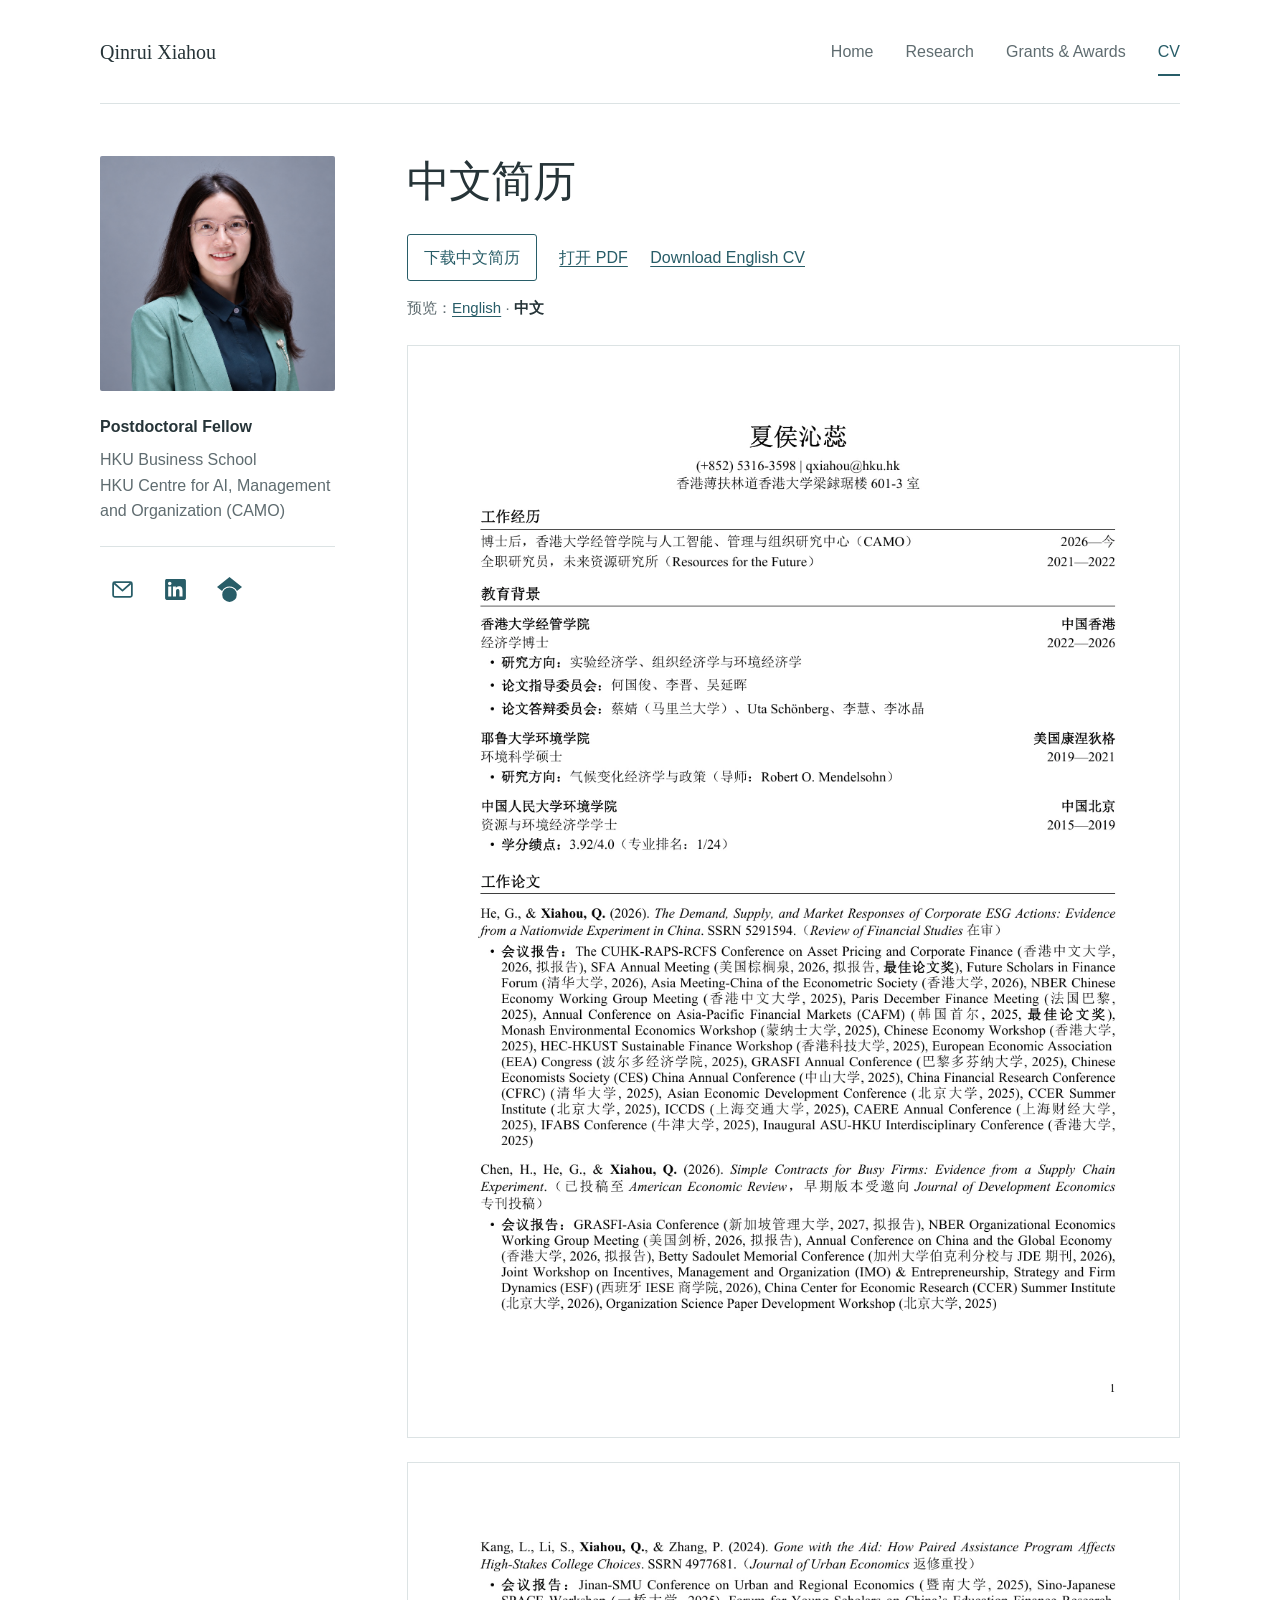
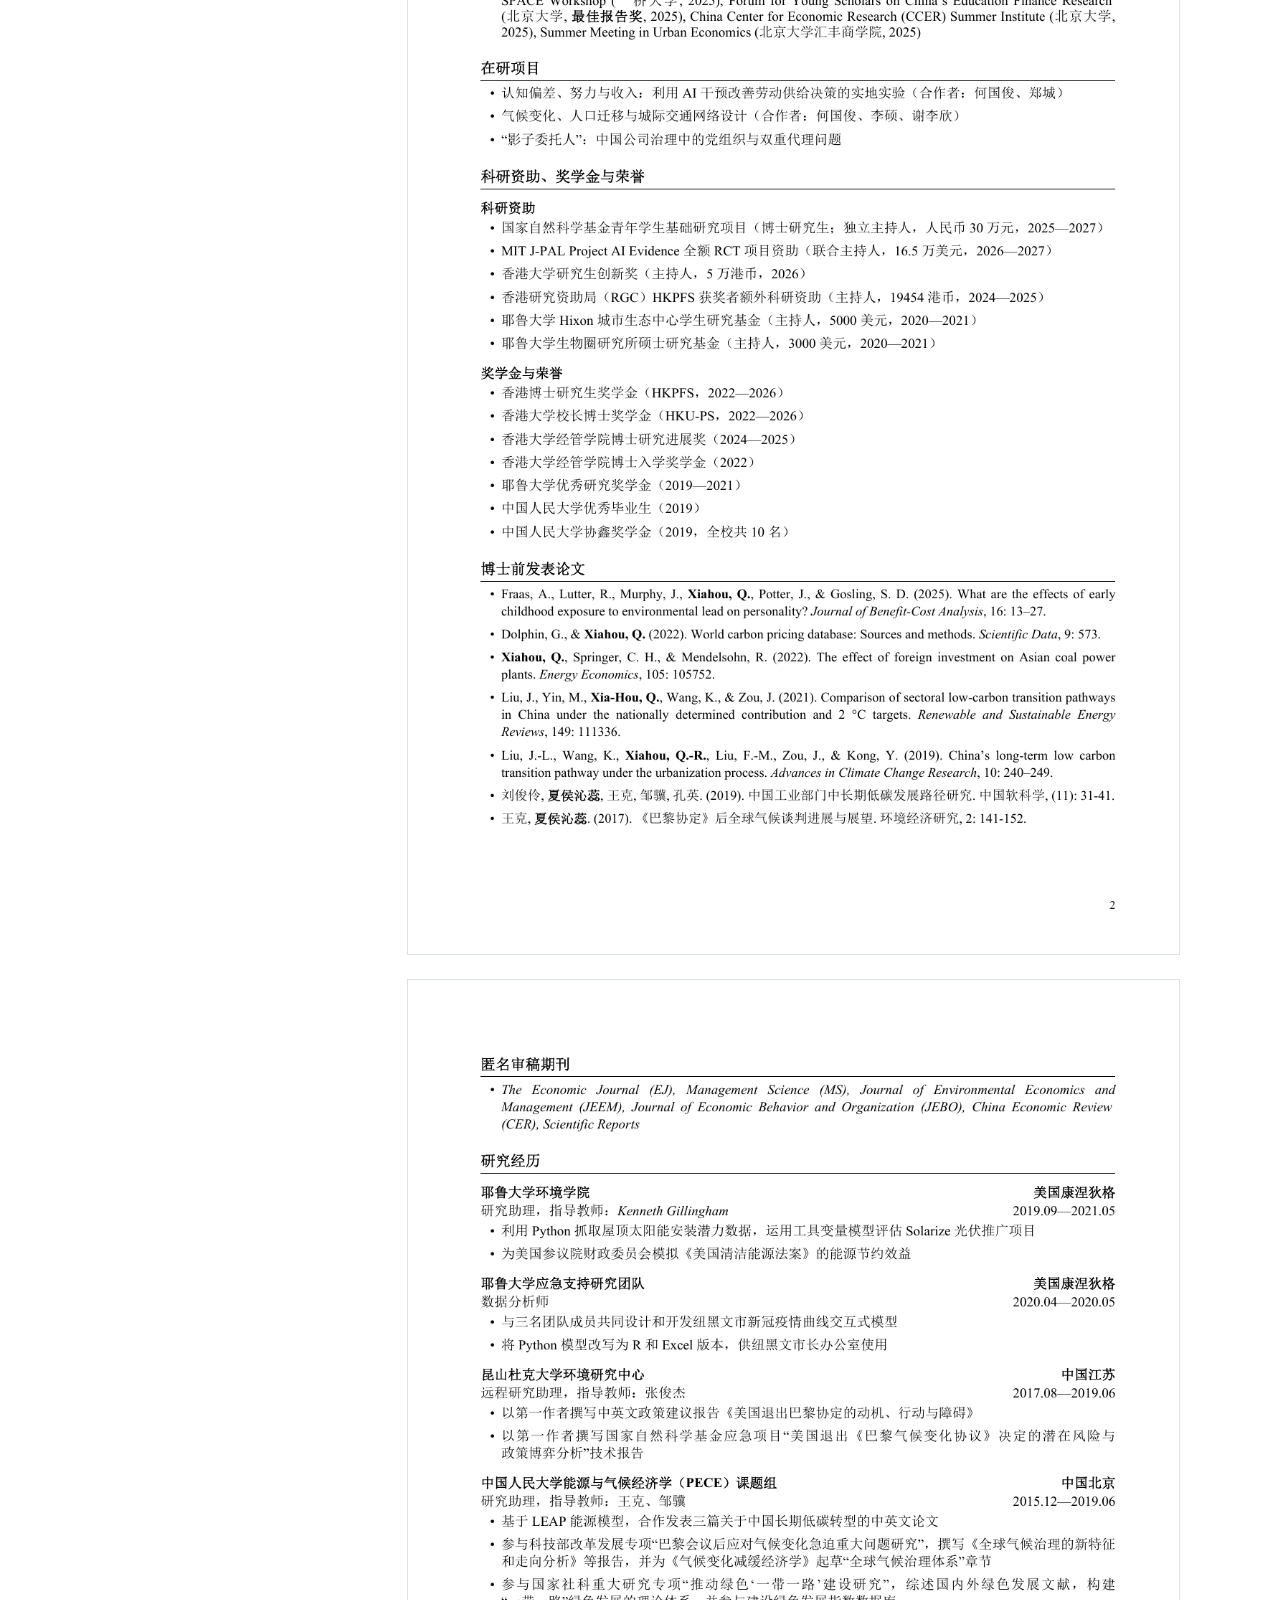
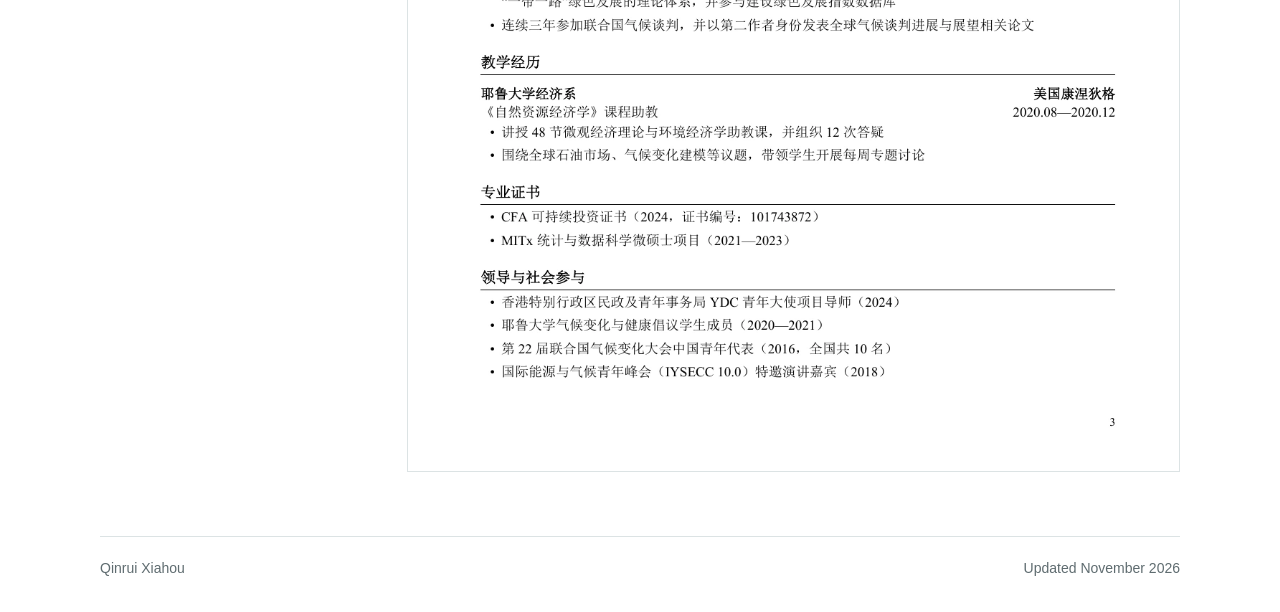
==== cv-zh.html @ 3075d1b9 "Add files via upload" ====
<!doctype html>
<html lang="zh-Hans">
<head>
  <meta charset="utf-8">
  <meta name="viewport" content="width=device-width, initial-scale=1">
  <title>中文简历 | 夏侯沁蕊</title>
  <meta name="description" content="夏侯沁蕊的中文学术简历。香港大学经管学院及人工智能、管理与组织研究中心博士后研究员。">
  <meta name="author" content="Qinrui Xiahou">
  <meta name="theme-color" content="#285d68">
  <meta property="og:type" content="website">
  <meta property="og:title" content="CV | Qinrui Xiahou">
  <meta property="og:description" content="Field experiments in corporate finance and organizational behavior. Research, publications, and curriculum vitae.">
  <link rel="icon" type="image/svg+xml" href="data:image/svg+xml,%3Csvg xmlns='http://www.w3.org/2000/svg' viewBox='0 0 64 64'%3E%3Crect width='64' height='64' rx='8' fill='%23285d68'/%3E%3Ctext x='32' y='44' font-family='Georgia,serif' font-size='40' text-anchor='middle' fill='white'%3EQ%3C/text%3E%3C/svg%3E">
  <link rel="stylesheet" href="assets/style.css">
</head>
<body>
  <a class="skip-link" href="#main">Skip to content</a>
  <header class="site-header">
    <a class="site-name" href="index.html">Qinrui Xiahou</a>
    <nav aria-label="Main navigation">
      <a href="index.html">Home</a>
      <a href="research.html">Research</a>
      <a href="grants.html">Grants &amp; Awards</a>
      <a href="cv.html" aria-current="page">CV</a>
    </nav>
  </header>

  <div class="page-layout">
    <aside class="profile" aria-label="Profile and contact">
      <img class="portrait" src="assets/qinrui-xiahou.jpg" alt="Portrait of Qinrui Xiahou" width="1254" height="1254" fetchpriority="high">
      <p class="position">Postdoctoral Fellow</p>
      <p class="affiliation">HKU Business School<br>HKU Centre for AI, Management and Organization (CAMO)</p>
      <div class="contact-links" aria-label="Contact and academic profiles">
        <a href="mailto:qxiahou@hku.hk" aria-label="Email Qinrui Xiahou" title="Email Qinrui Xiahou">
          <svg viewBox="0 0 24 24" aria-hidden="true" focusable="false"><rect x="3" y="5" width="18" height="14" rx="1.5" fill="none" stroke="currentColor" stroke-width="1.7"/><path d="m4 6 8 7 8-7" fill="none" stroke="currentColor" stroke-width="1.7" stroke-linejoin="round"/></svg>
        </a>
        <a href="https://www.linkedin.com/in/qinrui-xiahou-13a211110/" aria-label="Qinrui Xiahou on LinkedIn" title="LinkedIn">
          <svg viewBox="0 0 24 24" aria-hidden="true" focusable="false"><path fill="currentColor" d="M20.45 2H3.55C2.69 2 2 2.68 2 3.52v16.96C2 21.32 2.69 22 3.55 22h16.9c.86 0 1.55-.68 1.55-1.52V3.52c0-.84-.69-1.52-1.55-1.52ZM7.93 18.74H4.98V9.2h2.95v9.54ZM6.46 7.9a1.71 1.71 0 1 1 0-3.42 1.71 1.71 0 0 1 0 3.42Zm12.28 10.84h-2.95V14.1c0-1.1-.02-2.52-1.53-2.52-1.54 0-1.77 1.2-1.77 2.44v4.72H9.54V9.2h2.83v1.3h.04c.4-.76 1.36-1.55 2.8-1.55 3 0 3.53 1.97 3.53 4.52v5.27Z"/></svg>
        </a>
        <a href="https://scholar.google.com/citations?user=mq3FX5wAAAAJ&amp;hl=en" aria-label="Qinrui Xiahou on Google Scholar" title="Google Scholar">
          <svg viewBox="0 0 24 24" aria-hidden="true" focusable="false"><path fill="currentColor" d="M12 24a7 7 0 1 1 0-14 7 7 0 0 1 0 14ZM12 0 0 9.5l4.838 3.94A8 8 0 0 1 12 9a8 8 0 0 1 7.162 4.44L24 9.5Z"/></svg>
        </a>
      </div>
    </aside>

    <main id="main" class="cv-content">
      <h1>中文简历</h1>
      <div class="cv-actions">
        <a class="download-link" href="assets/Qinrui-Xiahou-CV-zh.pdf" download="Qinrui-Xiahou-CV-zh.pdf">下载中文简历</a>
        <a href="assets/Qinrui-Xiahou-CV-zh.pdf">打开 PDF</a>
        <a href="assets/Qinrui-Xiahou-CV.pdf" download="Qinrui-Xiahou-CV.pdf">Download English CV</a>
      </div>
      <p class="cv-language" aria-label="简历语言">预览：<a href="cv.html" lang="en">English</a> <span aria-hidden="true">·</span> <a href="cv-zh.html" aria-current="page">中文</a></p>
      <div class="cv-pages" aria-label="中文简历预览">
        <div class="cv-page">
          <a class="cv-page-preview" href="assets/Qinrui-Xiahou-CV-zh.pdf#page=1"><img src="assets/cv-zh-page-1.webp" width="1075" height="1521" alt="中文简历第 1 页：任职经历、教育背景及工作论文。打开 PDF 查看完整文字及链接。"></a>
          <a class="cv-hotspot" href="mailto:qxiahou@hku.hk" style="left:51.598602%;top:10.167237%;width:5.714725%;height:1.505131%" aria-label="发送邮件至 qxiahou@hku.hk"></a>
          <a class="cv-hotspot" href="mailto:qxiahou@hku.hk" style="left:57.313327%;top:10.167237%;width:1.633525%;height:1.505131%" aria-label="发送邮件至 qxiahou@hku.hk"></a>
          <a class="cv-hotspot" href="mailto:qxiahou@hku.hk" style="left:58.946852%;top:10.167237%;width:2.660754%;height:1.505131%" aria-label="发送邮件至 qxiahou@hku.hk"></a>
          <a class="cv-hotspot" href="mailto:qxiahou@hku.hk" style="left:61.607606%;top:10.167237%;width:0.443459%;height:1.505131%" aria-label="发送邮件至 qxiahou@hku.hk"></a>
          <a class="cv-hotspot" href="mailto:qxiahou@hku.hk" style="left:62.051065%;top:10.167237%;width:1.773836%;height:1.505131%" aria-label="发送邮件至 qxiahou@hku.hk"></a>
          <a class="cv-hotspot" href="https://www.guojunhe.com/" style="left:26.289055%;top:30.534398%;width:5.321508%;height:1.316990%" aria-label="何国俊：个人网站"></a>
          <a class="cv-hotspot" href="https://www.jin-li.org/" style="left:33.384398%;top:30.534398%;width:3.547672%;height:1.316990%" aria-label="李晋：个人网站"></a>
          <a class="cv-hotspot" href="https://www.yanhuiwu.com/" style="left:38.705906%;top:30.534398%;width:5.321508%;height:1.316990%" aria-label="吴延晖：个人网站"></a>
          <a class="cv-hotspot" href="https://sites.google.com/site/caijing516/" style="left:26.289055%;top:32.658115%;width:3.547672%;height:1.316990%" aria-label="蔡婧：个人网站"></a>
          <a class="cv-hotspot" href="https://www.utaschoenberg.com/" style="left:44.027414%;top:32.658115%;width:10.591043%;height:1.316990%" aria-label="Uta Schönberg：个人网站"></a>
          <a class="cv-hotspot" href="https://sites.google.com/view/huilicatherine/home" style="left:56.392293%;top:32.658115%;width:3.547672%;height:1.316990%" aria-label="李慧：个人网站"></a>
          <a class="cv-hotspot" href="https://sites.google.com/site/bingjingliecon/" style="left:61.713801%;top:32.658115%;width:5.321508%;height:1.316990%" aria-label="李冰晶：个人网站"></a>
          <a class="cv-hotspot" href="https://environment.yale.edu/directory/faculty/robert-mendelsohn" style="left:45.801250%;top:38.891486%;width:16.208778%;height:1.316990%" aria-label="Robert O. Mendelsohn：教师主页"></a>
          <a class="cv-hotspot" href="https://papers.ssrn.com/sol3/papers.cfm?abstract_id=5291594" style="left:31.952043%;top:51.405739%;width:59.823809%;height:1.316990%" aria-label="The Demand, Supply, and Market Responses of Corporate ESG Actions: Evidence from a Nationwide Experiment in China (SSRN)"></a>
          <a class="cv-hotspot" href="https://papers.ssrn.com/sol3/papers.cfm?abstract_id=5291594" style="left:9.433582%;top:52.985462%;width:28.527750%;height:1.316990%" aria-label="The Demand, Supply, and Market Responses of Corporate ESG Actions: Evidence from a Nationwide Experiment in China (SSRN)"></a>
        </div>
        <div class="cv-page">
          <a class="cv-page-preview" href="assets/Qinrui-Xiahou-CV-zh.pdf#page=2"><img src="assets/cv-zh-page-2.webp" width="1075" height="1521" loading="lazy" alt="中文简历第 2 页：工作论文、在研项目、科研资助及博士前发表论文。打开 PDF 查看完整文字及链接。"></a>
          <a class="cv-hotspot" href="https://papers.ssrn.com/sol3/papers.cfm?abstract_id=4977681" style="left:47.429718%;top:7.054732%;width:44.346133%;height:1.316990%" aria-label="Gone with the Aid: How Paired Assistance Program Affects High-Stakes College Choices (SSRN)"></a>
          <a class="cv-hotspot" href="https://papers.ssrn.com/sol3/papers.cfm?abstract_id=4977681" style="left:9.433582%;top:8.634455%;width:20.788870%;height:1.316990%" aria-label="Gone with the Aid: How Paired Assistance Program Affects High-Stakes College Choices (SSRN)"></a>
          <a class="cv-hotspot" href="https://www.guojunhe.com/" style="left:73.393587%;top:20.504941%;width:5.321508%;height:1.316990%" aria-label="何国俊：个人网站"></a>
          <a class="cv-hotspot" href="https://www.guojunhe.com/" style="left:52.896593%;top:22.628658%;width:5.321508%;height:1.316990%" aria-label="何国俊：个人网站"></a>
        </div>
        <div class="cv-page">
          <a class="cv-page-preview" href="assets/Qinrui-Xiahou-CV-zh.pdf#page=3"><img src="assets/cv-zh-page-3.webp" width="1075" height="1521" loading="lazy" alt="中文简历第 3 页：匿名审稿、研究经历、教学经历、专业证书及领导经历。打开 PDF 查看完整文字及链接。"></a>
          <a class="cv-hotspot" href="https://resources.environment.yale.edu/gillingham/" style="left:27.171941%;top:20.355853%;width:5.911342%;height:1.505131%" aria-label="Kenneth Gillingham：个人网站"></a>
          <a class="cv-hotspot" href="https://resources.environment.yale.edu/gillingham/" style="left:33.526742%;top:20.355853%;width:8.080998%;height:1.505131%" aria-label="Kenneth Gillingham：个人网站"></a>
          <a class="cv-hotspot" href="https://sites.nicholas.duke.edu/junjiezhang/" style="left:30.719613%;top:37.070030%;width:1.773836%;height:1.505131%" aria-label="张俊杰：个人网站"></a>
          <a class="cv-hotspot" href="https://sites.nicholas.duke.edu/junjiezhang/" style="left:32.493449%;top:37.070030%;width:1.773836%;height:1.505131%" aria-label="张俊杰：个人网站"></a>
          <a class="cv-hotspot" href="https://sites.nicholas.duke.edu/junjiezhang/" style="left:34.267285%;top:37.070030%;width:1.773836%;height:1.505131%" aria-label="张俊杰：个人网站"></a>
          <a class="cv-hotspot" href="https://see.ruc.edu.cn/jszy/wk/" style="left:27.171941%;top:47.006842%;width:1.773836%;height:1.505131%" aria-label="王克：教师主页"></a>
          <a class="cv-hotspot" href="https://see.ruc.edu.cn/jszy/wk/" style="left:28.945777%;top:47.006842%;width:1.773836%;height:1.505131%" aria-label="王克：教师主页"></a>
          <a class="cv-hotspot" href="https://see.ruc.edu.cn/jszy/zj/index.htm" style="left:32.493449%;top:47.006842%;width:1.773836%;height:1.505131%" aria-label="邹骥：教师主页"></a>
          <a class="cv-hotspot" href="https://see.ruc.edu.cn/jszy/zj/index.htm" style="left:34.267285%;top:47.006842%;width:1.773836%;height:1.505131%" aria-label="邹骥：教师主页"></a>
        </div>
      </div>
    </main>
  </div>
  <footer class="site-footer"><span>Qinrui Xiahou</span><span>Updated November 2026</span></footer>
</body>
</html>
---- assets/style.css ----
/* Change the accent colour and typography here. No build step is required. */
:root {
  --ink: #263438;
  --muted: #5f6c70;
  --accent: #285d68;
  --accent-dark: #123e49;
  --award-accent: #1f5263;
  --reference-accent: var(--muted);
  --line: #dce3e4;
  --paper: #ffffff;
  --serif: Georgia, "Times New Roman", serif;
  --sans: -apple-system, BlinkMacSystemFont, "Segoe UI", Arial, sans-serif;
}
* { box-sizing: border-box; }
html { scroll-behavior: smooth; scroll-padding-top: 2rem; }
body { margin: 0; background: var(--paper); color: var(--ink); font-family: var(--sans); font-size: 1rem; line-height: 1.7; -webkit-text-size-adjust: 100%; }
a { color: var(--accent); text-decoration-thickness: 1px; text-underline-offset: .2em; }
a:hover { color: var(--accent-dark); text-decoration: underline; }
a:focus-visible { outline: 2px solid var(--accent); outline-offset: 5px; border-radius: 1px; }
.skip-link { position: absolute; left: 1rem; top: -6rem; z-index: 10; padding: .6rem 1rem; background: white; border: 1px solid var(--accent); }
.skip-link:focus { top: .5rem; }
.site-header, .page-layout, .site-footer { width: min(1080px, calc(100% - 5rem)); margin-inline: auto; }
.site-header { min-height: 104px; display: flex; align-items: center; justify-content: space-between; gap: 2rem; border-bottom: 1px solid var(--line); }
.site-name { font-family: var(--serif); font-size: 1.25rem; color: var(--ink); text-decoration: none; }
.site-header nav { display: flex; flex-wrap: wrap; column-gap: 2rem; align-items: center; }
.site-header nav a { padding-block: .55rem; text-decoration: none; color: var(--muted); }
.site-header nav a[aria-current="page"] { color: var(--accent); box-shadow: 0 2px 0 var(--accent); }
.site-header nav a:hover { color: var(--accent-dark); }
.file-label { font-size: .75rem; letter-spacing: .03em; margin-left: .16rem; }
.page-layout { display: grid; grid-template-columns: 235px minmax(0, 1fr); column-gap: 72px; padding-block: 52px 64px; align-items: start; }
.profile { position: sticky; top: 2.2rem; }
.portrait { display: block; width: 235px; height: auto; aspect-ratio: 1 / 1; max-width: 100%; object-fit: cover; border-radius: 2px; }
.position { font-size: 1rem; font-weight: 600; line-height: 1.55; margin: 1.5rem 0 .45rem; }
.affiliation { margin: 0; color: var(--muted); font-size: 1rem; line-height: 1.6; }
.contact-links { display: flex; flex-direction: column; align-items: flex-start; gap: .42rem; border-top: 1px solid var(--line); margin-top: 1.4rem; padding-top: 1.25rem; }
.contact-links a { font-size: .9375rem; text-decoration: none; overflow-wrap: anywhere; }
.contact-links a:hover { text-decoration: underline; }
h1, h2, h3, p { margin-top: 0; }
h1 { font-family: var(--serif); font-weight: 400; font-size: 2.7rem; letter-spacing: -.025em; line-height: 1.2; margin-bottom: 1.65rem; }
.chinese-name { display: inline-block; margin-left: .65rem; font-family: "Songti SC", "SimSun", serif; font-size: 1.23rem; font-weight: 400; letter-spacing: .1em; color: var(--muted); vertical-align: middle; }
.bio { font-size: 1.0625rem; line-height: 1.85; }
.bio p { margin-bottom: 1.2rem; }
h2 { font-family: var(--serif); font-size: 1.55rem; font-weight: 400; line-height: 1.35; margin-bottom: 1rem; }
.home-section { margin-top: 2.25rem; }
.home-section p { margin-bottom: .55rem; }
.text-link { display: inline-block; margin-top: .18rem; font-size: 1rem; }
.education-list { margin: 0; }
.education-list > div { margin-top: .85rem; }
.education-list dt { font-weight: 600; }
.education-list dd { margin: 0; display: flex; justify-content: space-between; align-items: baseline; gap: 1rem; color: var(--muted); }
.year { flex-shrink: 0; font-variant-numeric: tabular-nums; }
.label { font-weight: 600; }
.service { color: var(--muted); }
.service .label { color: var(--ink); }
.section-nav { display: flex; flex-wrap: wrap; column-gap: 1.4rem; row-gap: .45rem; padding-bottom: 1.4rem; margin-top: -.25rem; border-bottom: 1px solid var(--line); }
.section-nav a { font-size: .9375rem; text-decoration: none; }
.section-nav a:hover { text-decoration: underline; }
.research-section { padding-top: 2.2rem; }
.research-section + .research-section { border-top: 1px solid var(--line); margin-top: 2.4rem; }
.research-section > h2 { margin-bottom: 1.7rem; }
.paper { margin-bottom: 2rem; }
.paper:last-child { margin-bottom: 0; }
.paper h3 { font-family: var(--serif); font-size: 1.2rem; font-weight: 400; line-height: 1.5; margin-bottom: .45rem; }
.paper h3 a { text-decoration: none; }
.paper h3 a:hover { text-decoration: underline; }
.paper p { margin-bottom: .35rem; line-height: 1.65; }
.authors { color: var(--muted); }
.paper-status { color: #000; }
.paper-status em { font-weight: 400; }
.paper-note { color: var(--award-accent); }
.paper-note, .paper-link { font-size: .9375rem; }
.paper-link { display: inline-block; margin-top: .2rem; }
.compact { margin-bottom: 1.5rem; }
.publication { margin-bottom: 1.7rem; }
.journal { color: var(--ink); }
.language-note { color: var(--muted); }
.research-end { margin: 2.6rem 0 0; padding-top: 1.4rem; border-top: 1px solid var(--line); color: var(--muted); font-size: .9375rem; }
.site-footer { display: flex; justify-content: space-between; flex-wrap: wrap; gap: .5rem 1rem; padding-block: 1.25rem 2rem; border-top: 1px solid var(--line); color: var(--muted); font-size: .875rem; }
.site-footer a { text-decoration: none; }
@media (min-width: 1440px) { .site-header, .page-layout, .site-footer { width: 1120px; } .page-layout { column-gap: 82px; } }
@media (max-width: 900px) { .site-header, .page-layout, .site-footer { width: calc(100% - 3rem); } .page-layout { grid-template-columns: 205px minmax(0, 1fr); column-gap: 40px; } .portrait { width: 205px; height: auto; } h1 { font-size: 2.3rem; } .chinese-name { margin-left: .4rem; font-size: 1.1rem; } }
@media (max-width: 680px) {
  .site-header, .page-layout, .site-footer { width: calc(100% - 2.5rem); }
  .site-header { min-height: 86px; gap: 1rem; flex-wrap: wrap; padding-block: 1rem; }
  .site-name { font-size: 1.15rem; }
  .site-header nav { column-gap: 1.05rem; }
  .site-header nav a { font-size: .9375rem; }
  .page-layout { display: flex; flex-direction: column; gap: 2rem; padding-block: 28px 40px; }
  .profile { position: static; width: 100%; display: grid; grid-template-columns: 105px minmax(0, 1fr); column-gap: 1.25rem; align-items: start; }
  .portrait { width: 105px; height: auto; grid-row: 1 / 3; }
  .position { margin: 0 0 .35rem; font-size: .9375rem; }
  .affiliation { font-size: .9375rem; line-height: 1.5; }
  .contact-links { grid-column: 1 / -1; flex-direction: row; flex-wrap: wrap; column-gap: 1.2rem; row-gap: .3rem; padding-top: .85rem; margin-top: 1rem; }
  .contact-links a { font-size: .875rem; }
  main { width: 100%; }
  h1 { font-size: 2.25rem; margin-bottom: 1.3rem; }
  .chinese-name { font-size: 1.05rem; }
  .bio { font-size: 1rem; line-height: 1.8; }
  .home-section { margin-top: 1.85rem; }
  .section-nav { column-gap: 1rem; }
  .research-section { padding-top: 1.8rem; }
  .paper h3 { font-size: 1.18rem; }
}
@media (max-width: 370px) { .site-header { gap: .25rem; } .site-name { flex-basis: 100%; } .profile { grid-template-columns: 86px minmax(0, 1fr); gap: .8rem; } .portrait { width: 86px; } .chinese-name { margin-left: 0; } }
@media (prefers-reduced-motion: reduce) { html { scroll-behavior: auto; } }
@media print {
  body { color: #000; font-size: 10pt; line-height: 1.5; }
  .site-header, .profile, .section-nav, .site-footer, .skip-link { display: none; }
  .page-layout { display: block; width: 100%; padding: 0; }
  a { color: #000; text-decoration: none; }
  h1 { font-size: 24pt; } h2 { font-size: 16pt; } .paper h3 { font-size: 12pt; }
  .paper { break-inside: avoid; } h2, h3 { break-after: avoid; }
}

/* Academic profiles, paper details, funding, and the dedicated CV page. */
.contact-links { flex-direction: row; align-items: center; gap: .6rem; }
.contact-links a { display: inline-flex; width: 44px; height: 44px; align-items: center; justify-content: center; border-radius: 4px; }
.contact-links a:hover { background: #eef4f4; }
.contact-links svg { width: 25px; height: 25px; }
.presentations { margin-top: .7rem; font-size: .9375rem; color: var(--muted); }
.presentations summary { cursor: pointer; color: var(--accent); width: fit-content; padding-block: .25rem; }
.presentations summary:hover { text-decoration: underline; text-underline-offset: .2em; }
.presentations summary:focus-visible { outline: 2px solid var(--accent); outline-offset: 4px; }
.presentations[open] { padding-bottom: .3rem; }
.presentations h4 { margin: .8rem 0 .3rem; font-size: .9375rem; color: var(--ink); }
.presentations ul { margin: 0; padding-left: 1.25rem; }
.presentations li { padding-left: .15rem; margin-bottom: .3rem; }
.citation { line-height: 1.8; }
.citation a { text-decoration: none; }
.citation a:hover { text-decoration: underline; }
.funding-subheading { font-size: 1rem; font-weight: 600; margin: 1.5rem 0 1rem; }
.funding-list { list-style: none; margin: 0; padding: 0; }
.funding-list li { margin-bottom: 1.1rem; }
.funding-title, .funding-meta { display: block; }
.funding-meta { color: var(--muted); font-size: .9375rem; margin-top: .15rem; }
.cv-actions { display: flex; align-items: center; gap: 1.4rem; margin-bottom: 1.7rem; }
.download-link { display: inline-block; padding: .55rem 1rem; border: 1px solid var(--accent); border-radius: 3px; text-decoration: none; }
.download-link:hover { background: #eef4f4; text-decoration: none; }
.cv-pages { display: grid; gap: 1.5rem; }
.cv-pages a { display: block; }
.cv-pages img { display: block; width: 100%; height: auto; border: 1px solid var(--line); }
@media (max-width: 680px) { .contact-links { gap: .6rem; } }
@media print { .cv-actions { display: none; } .presentations > * { display: block !important; } }

/* Compact homepage conference updates. */
.home-cv-link { margin-top: 0; }
.upcoming { margin-top: 1.7rem; padding-top: 1.1rem; border-top: 1px solid var(--line); }
.upcoming-heading { display: flex; align-items: baseline; gap: .8rem; margin-bottom: .5rem; }
.upcoming h2 { font-size: 1.25rem; margin: 0; }
.upcoming-heading > span { font-size: .875rem; color: var(--muted); }
.upcoming ul { padding-left: 1.15rem; margin: 0; font-size: .9375rem; line-height: 1.6; }
.upcoming li { margin: .2rem 0; padding-left: .1rem; }
.upcoming li span { color: var(--muted); }

/* Discreet research notes and the standalone funding page. */
.authorship-note { margin: 1rem 0 0; color: var(--muted); font-size: .875rem; line-height: 1.65; }
.funding-content > .funding-subheading:first-child { margin-top: 0; }
.site-header nav a { white-space: nowrap; }

/* Balance the four research navigation links across two columns. */
.section-nav { display: grid; grid-template-columns: repeat(2, minmax(0, 1fr)); column-gap: 1.4rem; row-gap: .45rem; }
.research-end strong { color: var(--ink); font-style: normal; }
@media (max-width: 370px) { .section-nav { grid-template-columns: 1fr; } }

/* Official sources retain the surrounding typography; coverage stays secondary. */
.funding-title a, .funding-title a:visited, .upcoming li > a, .upcoming li > a:visited { color: inherit; font: inherit; text-decoration: none; }
.funding-title a:hover, .upcoming li > a:hover { text-decoration: underline; }
.paper .coverage-links { margin: .3rem 0 .35rem; padding-left: 1.15rem; color: var(--reference-accent); font-size: .875rem; line-height: 1.65; }
.coverage-links li + li { margin-top: .15rem; }
.coverage-links a, .coverage-links a:visited { color: inherit; text-decoration: none; }
.coverage-links a:hover { text-decoration: underline; }

/* Biographies expand below a single row of quiet text controls. */
.bio-tools { display: flex; flex-wrap: wrap; align-items: baseline; column-gap: 1.5rem; row-gap: .45rem; margin-top: .2rem; }
.bio-tools > a, .bio-toggle { color: var(--accent); font: inherit; font-size: 1rem; text-decoration: none; }
.bio-tools > a:hover, .bio-toggle:hover { color: var(--accent-dark); text-decoration: underline; text-underline-offset: .2em; }
.bio-toggle { appearance: none; border: 0; background: transparent; padding: 0; cursor: pointer; line-height: inherit; }
.bio-toggle::before { content: "▸"; display: inline-block; width: 1em; text-align: left; }
.bio-toggle[aria-expanded="true"]::before { content: "▾"; }
.bio-toggle:focus-visible { outline: 2px solid var(--accent); outline-offset: 5px; }
.bio-panel { margin-top: 1.25rem; }
.bio-panel h2 { font-size: 1.15rem; margin-bottom: .6rem; }
.bio-panel p:last-child { margin-bottom: 0; }
.chinese-bio { font-family: -apple-system, BlinkMacSystemFont, "Segoe UI", "Microsoft YaHei", "PingFang SC", sans-serif; line-height: 1.95; word-break: normal; overflow-wrap: break-word; }
[hidden] { display: none !important; }
.cv-actions { flex-wrap: wrap; row-gap: .7rem; }
.cv-language { color: var(--muted); font-size: .9375rem; margin: -.8rem 0 1.5rem; }
.cv-language a { white-space: nowrap; }
.cv-language [aria-current="page"] { color: var(--ink); font-weight: 600; text-decoration: none; }
.cv-page { position: relative; }
.cv-page > .cv-hotspot { position: absolute; z-index: 1; color: inherit; font: inherit; text-decoration: none; }
.cv-page > .cv-hotspot:hover { color: inherit; text-decoration: none; }
.cv-page > .cv-hotspot:focus-visible { outline: 2px solid var(--accent); outline-offset: 1px; }
@media print { .bio-tools { display: none; } }
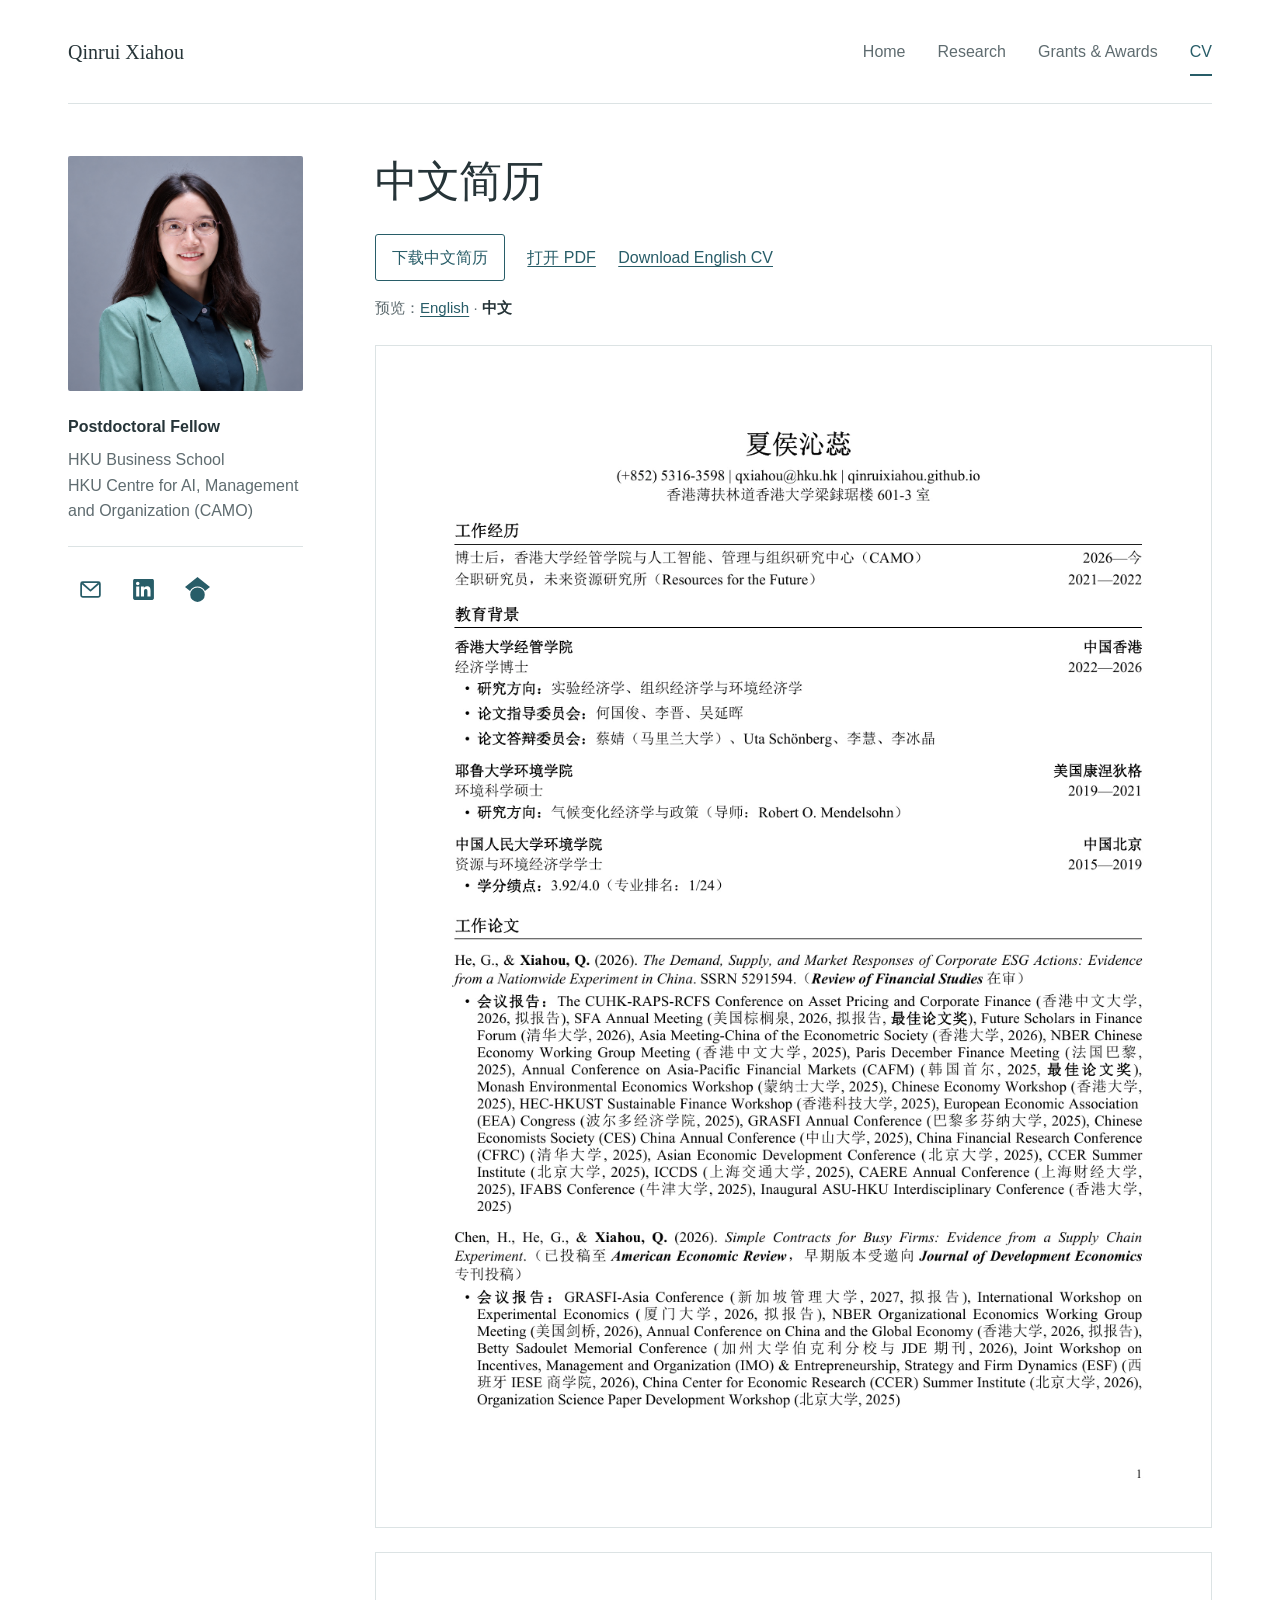
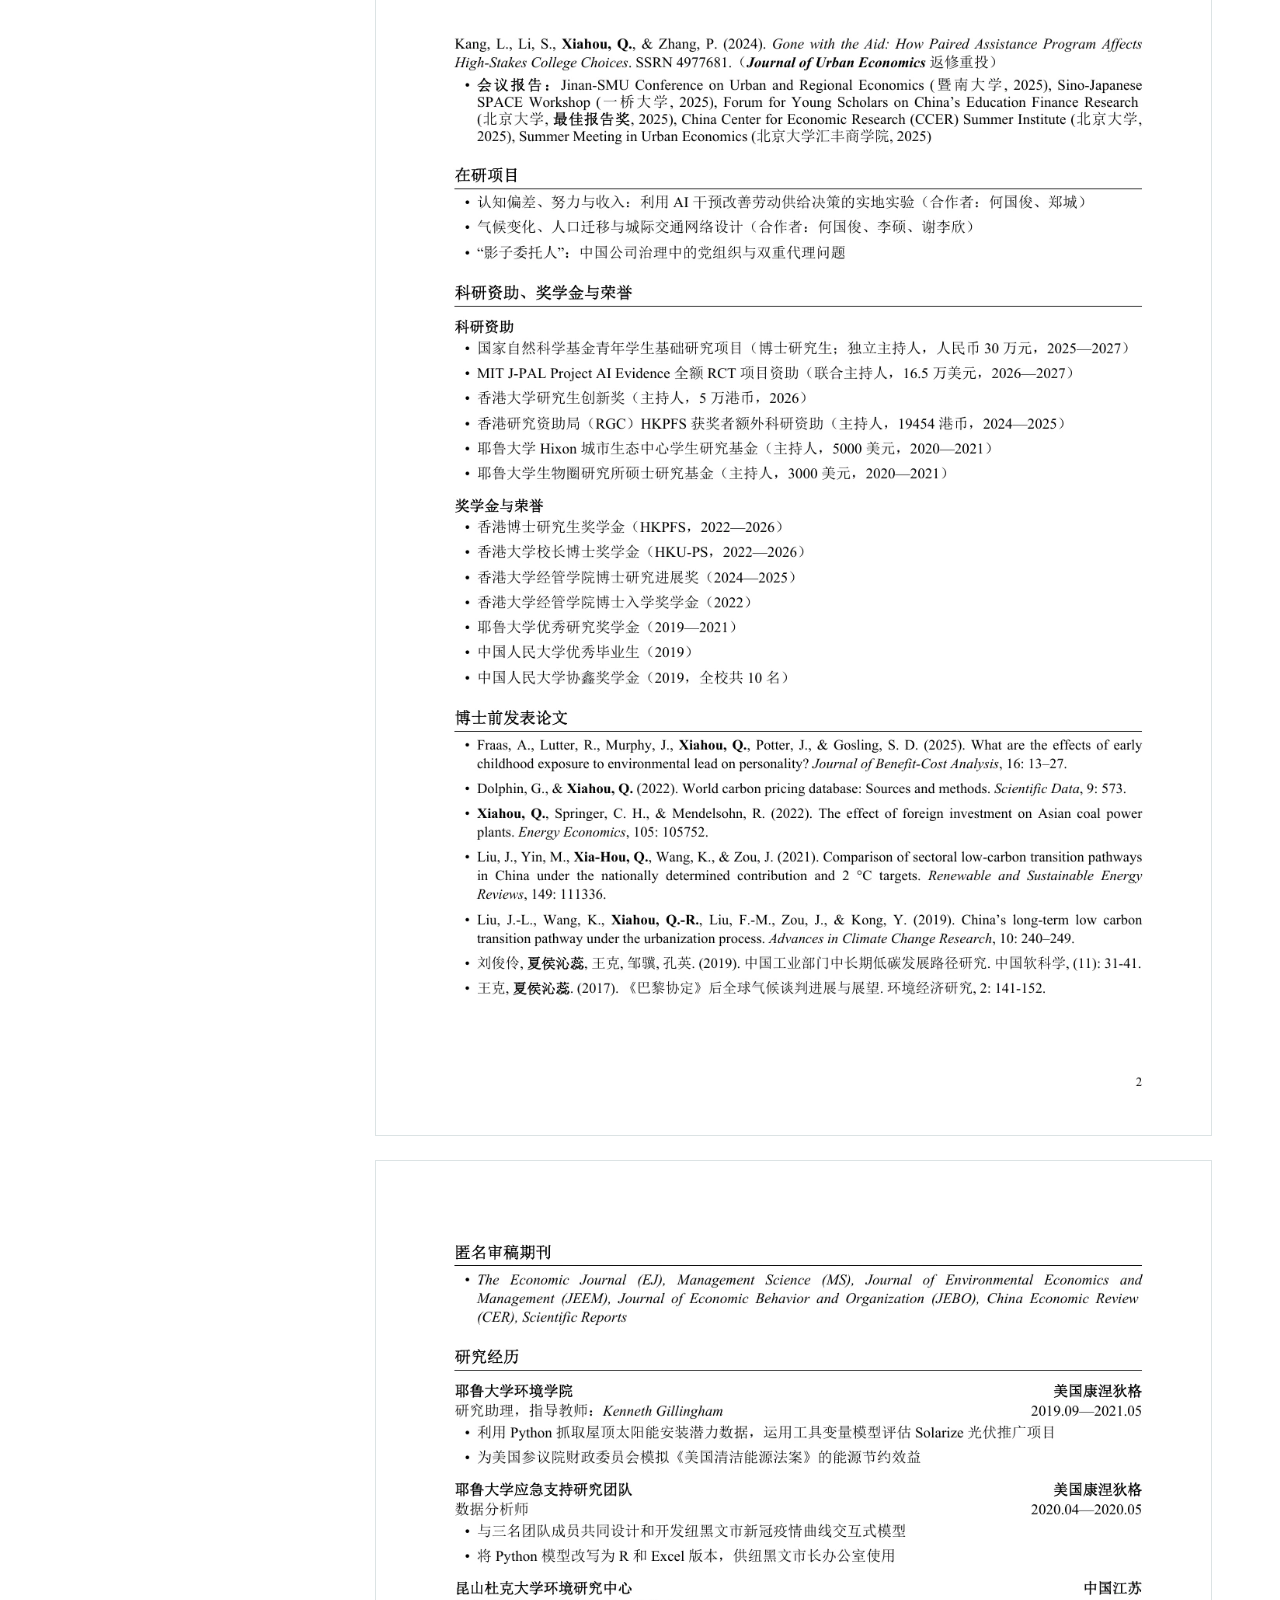
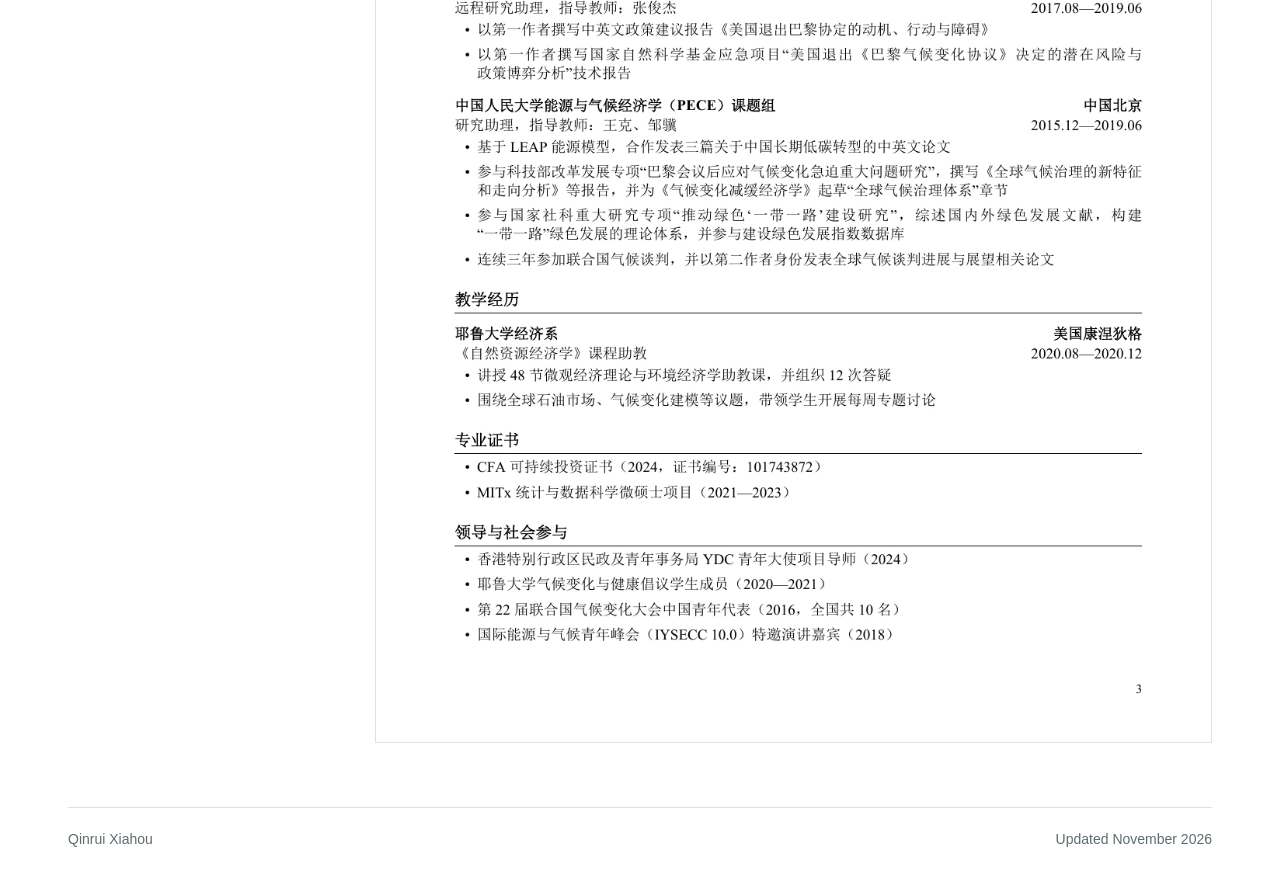
==== commit b2bd9e82: "Add files via upload" ====
--- a/cv-zh.html
+++ b/cv-zh.html
@@ -11,7 +11,7 @@
   <meta property="og:title" content="CV | Qinrui Xiahou">
   <meta property="og:description" content="Field experiments in corporate finance and organizational behavior. Research, publications, and curriculum vitae.">
   <link rel="icon" type="image/svg+xml" href="data:image/svg+xml,%3Csvg xmlns='http://www.w3.org/2000/svg' viewBox='0 0 64 64'%3E%3Crect width='64' height='64' rx='8' fill='%23285d68'/%3E%3Ctext x='32' y='44' font-family='Georgia,serif' font-size='40' text-anchor='middle' fill='white'%3EQ%3C/text%3E%3C/svg%3E">
-  <link rel="stylesheet" href="assets/style.css">
+  <link rel="stylesheet" href="assets/style.css?v=20261116-site-width">
 </head>
 <body>
   <a class="skip-link" href="#main">Skip to content</a>
@@ -54,11 +54,16 @@
       <div class="cv-pages" aria-label="中文简历预览">
         <div class="cv-page">
           <a class="cv-page-preview" href="assets/Qinrui-Xiahou-CV-zh.pdf#page=1"><img src="assets/cv-zh-page-1.webp" width="1075" height="1521" alt="中文简历第 1 页：任职经历、教育背景及工作论文。打开 PDF 查看完整文字及链接。"></a>
-          <a class="cv-hotspot" href="mailto:qxiahou@hku.hk" style="left:51.598602%;top:10.167237%;width:5.714725%;height:1.505131%" aria-label="发送邮件至 qxiahou@hku.hk"></a>
-          <a class="cv-hotspot" href="mailto:qxiahou@hku.hk" style="left:57.313327%;top:10.167237%;width:1.633525%;height:1.505131%" aria-label="发送邮件至 qxiahou@hku.hk"></a>
-          <a class="cv-hotspot" href="mailto:qxiahou@hku.hk" style="left:58.946852%;top:10.167237%;width:2.660754%;height:1.505131%" aria-label="发送邮件至 qxiahou@hku.hk"></a>
-          <a class="cv-hotspot" href="mailto:qxiahou@hku.hk" style="left:61.607606%;top:10.167237%;width:0.443459%;height:1.505131%" aria-label="发送邮件至 qxiahou@hku.hk"></a>
-          <a class="cv-hotspot" href="mailto:qxiahou@hku.hk" style="left:62.051065%;top:10.167237%;width:1.773836%;height:1.505131%" aria-label="发送邮件至 qxiahou@hku.hk"></a>
+          <a class="cv-hotspot" href="mailto:qxiahou@hku.hk" style="left:43.045135%;top:10.167237%;width:5.714725%;height:1.505131%" aria-label="发送邮件至 qxiahou@hku.hk"></a>
+          <a class="cv-hotspot" href="mailto:qxiahou@hku.hk" style="left:48.759860%;top:10.167237%;width:1.633525%;height:1.505131%" aria-label="发送邮件至 qxiahou@hku.hk"></a>
+          <a class="cv-hotspot" href="mailto:qxiahou@hku.hk" style="left:50.393385%;top:10.167237%;width:2.660754%;height:1.505131%" aria-label="发送邮件至 qxiahou@hku.hk"></a>
+          <a class="cv-hotspot" href="mailto:qxiahou@hku.hk" style="left:53.054139%;top:10.167237%;width:0.443459%;height:1.505131%" aria-label="发送邮件至 qxiahou@hku.hk"></a>
+          <a class="cv-hotspot" href="mailto:qxiahou@hku.hk" style="left:53.497598%;top:10.167237%;width:1.773836%;height:1.505131%" aria-label="发送邮件至 qxiahou@hku.hk"></a>
+          <a class="cv-hotspot" href="https://qinruixiahou.github.io/" style="left:56.513455%;top:10.167237%;width:9.064940%;height:1.505131%" aria-label="打开来源：qinruixiahou.github.io"></a>
+          <a class="cv-hotspot" href="https://qinruixiahou.github.io/" style="left:65.578395%;top:10.167237%;width:0.443442%;height:1.505131%" aria-label="打开来源：qinruixiahou.github.io"></a>
+          <a class="cv-hotspot" href="https://qinruixiahou.github.io/" style="left:66.021837%;top:10.167237%;width:4.533343%;height:1.505131%" aria-label="打开来源：qinruixiahou.github.io"></a>
+          <a class="cv-hotspot" href="https://qinruixiahou.github.io/" style="left:70.555180%;top:10.167237%;width:0.443459%;height:1.505131%" aria-label="打开来源：qinruixiahou.github.io"></a>
+          <a class="cv-hotspot" href="https://qinruixiahou.github.io/" style="left:70.998639%;top:10.167237%;width:1.379745%;height:1.505131%" aria-label="打开来源：qinruixiahou.github.io"></a>
           <a class="cv-hotspot" href="https://www.guojunhe.com/" style="left:26.289055%;top:30.534398%;width:5.321508%;height:1.316990%" aria-label="何国俊：个人网站"></a>
           <a class="cv-hotspot" href="https://www.jin-li.org/" style="left:33.384398%;top:30.534398%;width:3.547672%;height:1.316990%" aria-label="李晋：个人网站"></a>
           <a class="cv-hotspot" href="https://www.yanhuiwu.com/" style="left:38.705906%;top:30.534398%;width:5.321508%;height:1.316990%" aria-label="吴延晖：个人网站"></a>
--- a/assets/style.css
+++ b/assets/style.css
@@ -19,7 +19,7 @@
 a:focus-visible { outline: 2px solid var(--accent); outline-offset: 5px; border-radius: 1px; }
 .skip-link { position: absolute; left: 1rem; top: -6rem; z-index: 10; padding: .6rem 1rem; background: white; border: 1px solid var(--accent); }
 .skip-link:focus { top: .5rem; }
-.site-header, .page-layout, .site-footer { width: min(1080px, calc(100% - 5rem)); margin-inline: auto; }
+.site-header, .page-layout, .site-footer { width: min(1144px, calc(100% - 5rem)); margin-inline: auto; }
 .site-header { min-height: 104px; display: flex; align-items: center; justify-content: space-between; gap: 2rem; border-bottom: 1px solid var(--line); }
 .site-name { font-family: var(--serif); font-size: 1.25rem; color: var(--ink); text-decoration: none; }
 .site-header nav { display: flex; flex-wrap: wrap; column-gap: 2rem; align-items: center; }
@@ -40,6 +40,7 @@
 .chinese-name { display: inline-block; margin-left: .65rem; font-family: "Songti SC", "SimSun", serif; font-size: 1.23rem; font-weight: 400; letter-spacing: .1em; color: var(--muted); vertical-align: middle; }
 .bio { font-size: 1.0625rem; line-height: 1.85; }
 .bio p { margin-bottom: 1.2rem; }
+.home-content .bio p { text-align: justify; text-wrap: pretty; }
 h2 { font-family: var(--serif); font-size: 1.55rem; font-weight: 400; line-height: 1.35; margin-bottom: 1rem; }
 .home-section { margin-top: 2.25rem; }
 .home-section p { margin-bottom: .55rem; }
@@ -77,7 +78,7 @@
 .research-end { margin: 2.6rem 0 0; padding-top: 1.4rem; border-top: 1px solid var(--line); color: var(--muted); font-size: .9375rem; }
 .site-footer { display: flex; justify-content: space-between; flex-wrap: wrap; gap: .5rem 1rem; padding-block: 1.25rem 2rem; border-top: 1px solid var(--line); color: var(--muted); font-size: .875rem; }
 .site-footer a { text-decoration: none; }
-@media (min-width: 1440px) { .site-header, .page-layout, .site-footer { width: 1120px; } .page-layout { column-gap: 82px; } }
+@media (min-width: 1440px) { .site-header, .page-layout, .site-footer { width: 1184px; } .page-layout { column-gap: 82px; } }
 @media (max-width: 900px) { .site-header, .page-layout, .site-footer { width: calc(100% - 3rem); } .page-layout { grid-template-columns: 205px minmax(0, 1fr); column-gap: 40px; } .portrait { width: 205px; height: auto; } h1 { font-size: 2.3rem; } .chinese-name { margin-left: .4rem; font-size: 1.1rem; } }
 @media (max-width: 680px) {
   .site-header, .page-layout, .site-footer { width: calc(100% - 2.5rem); }
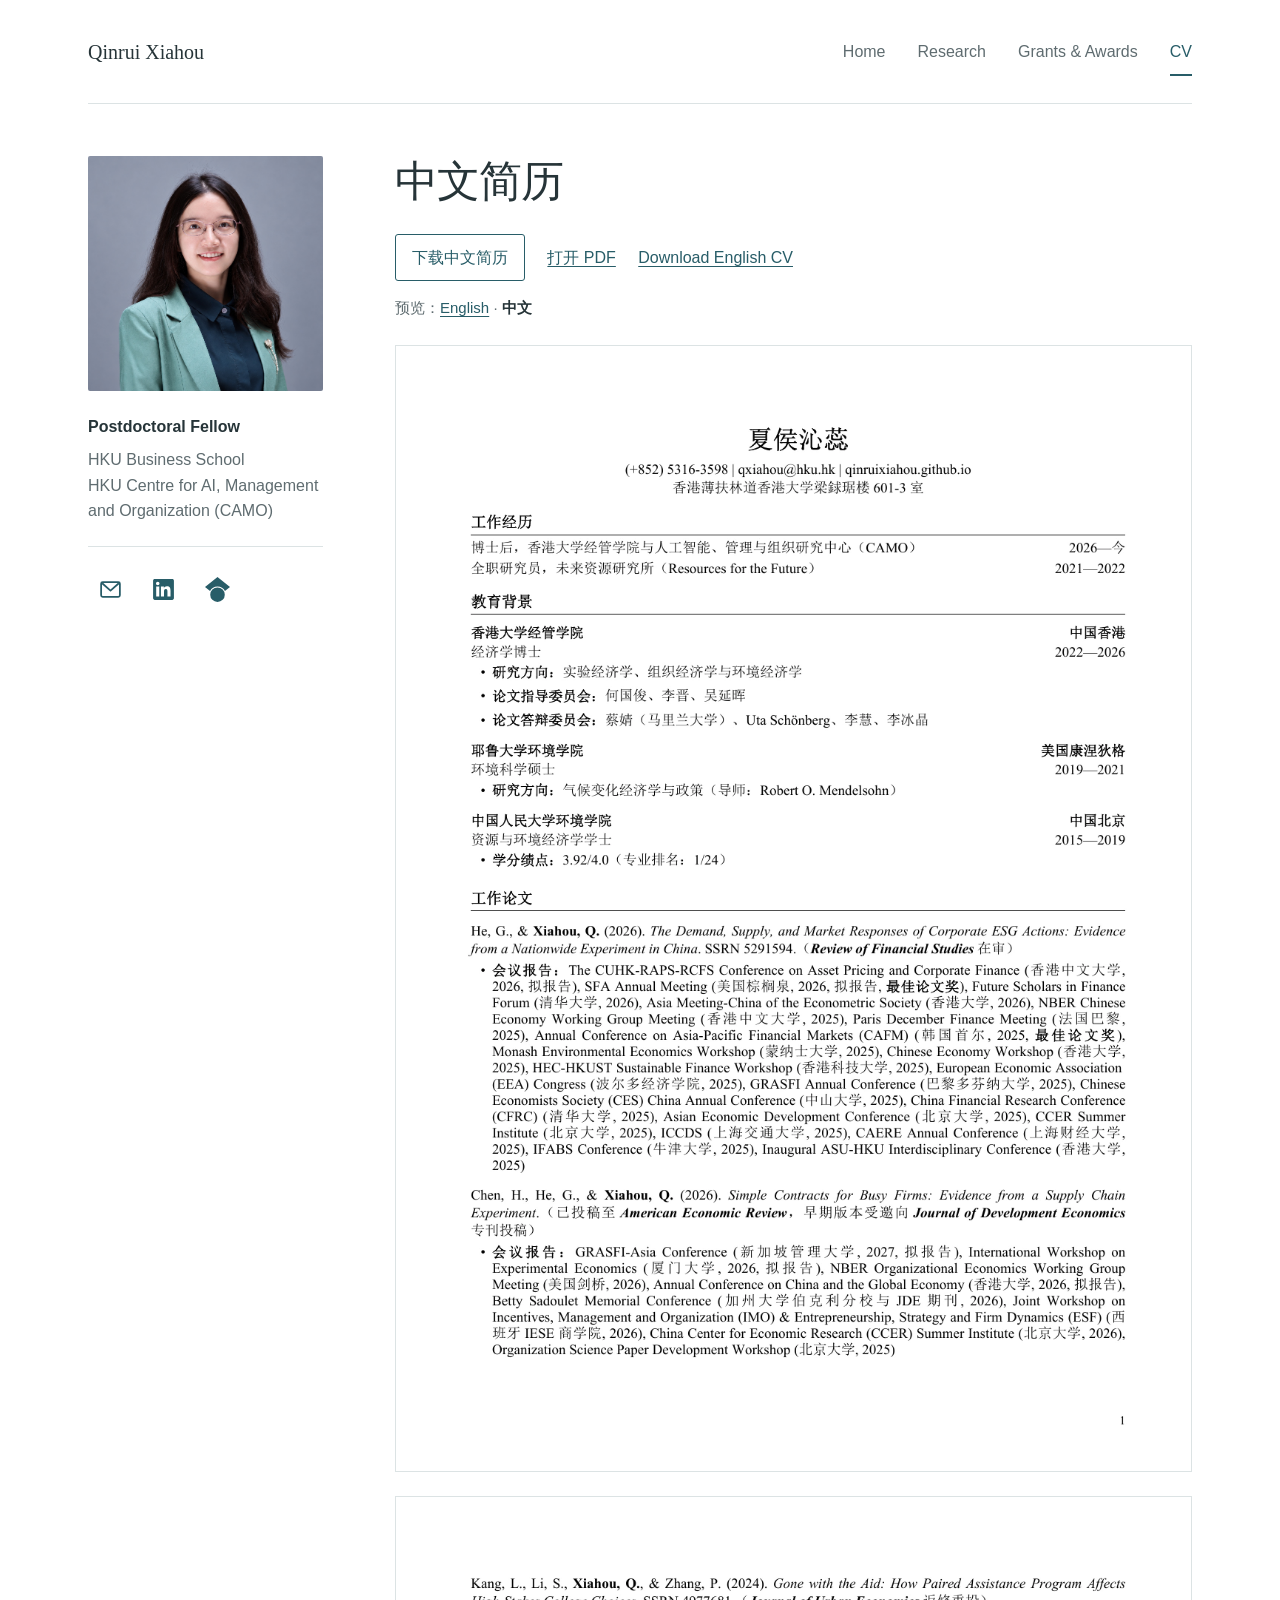
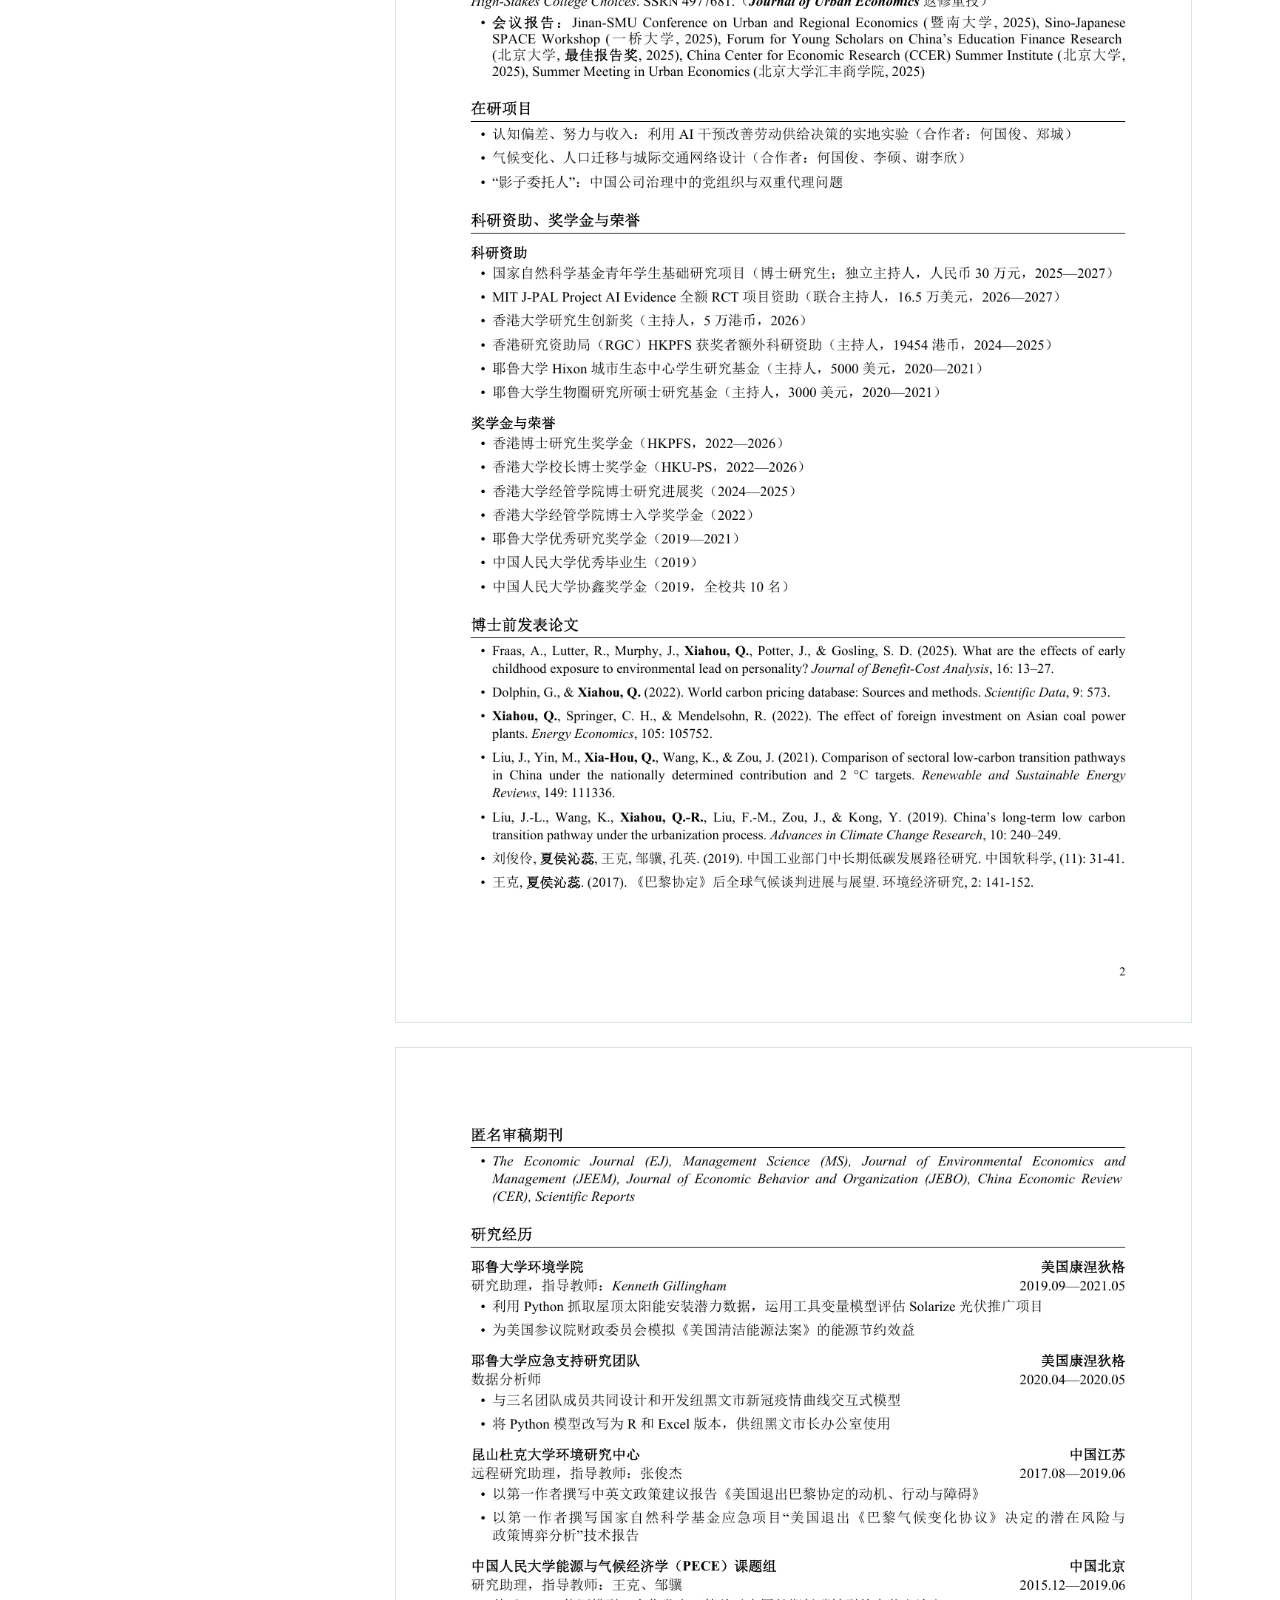
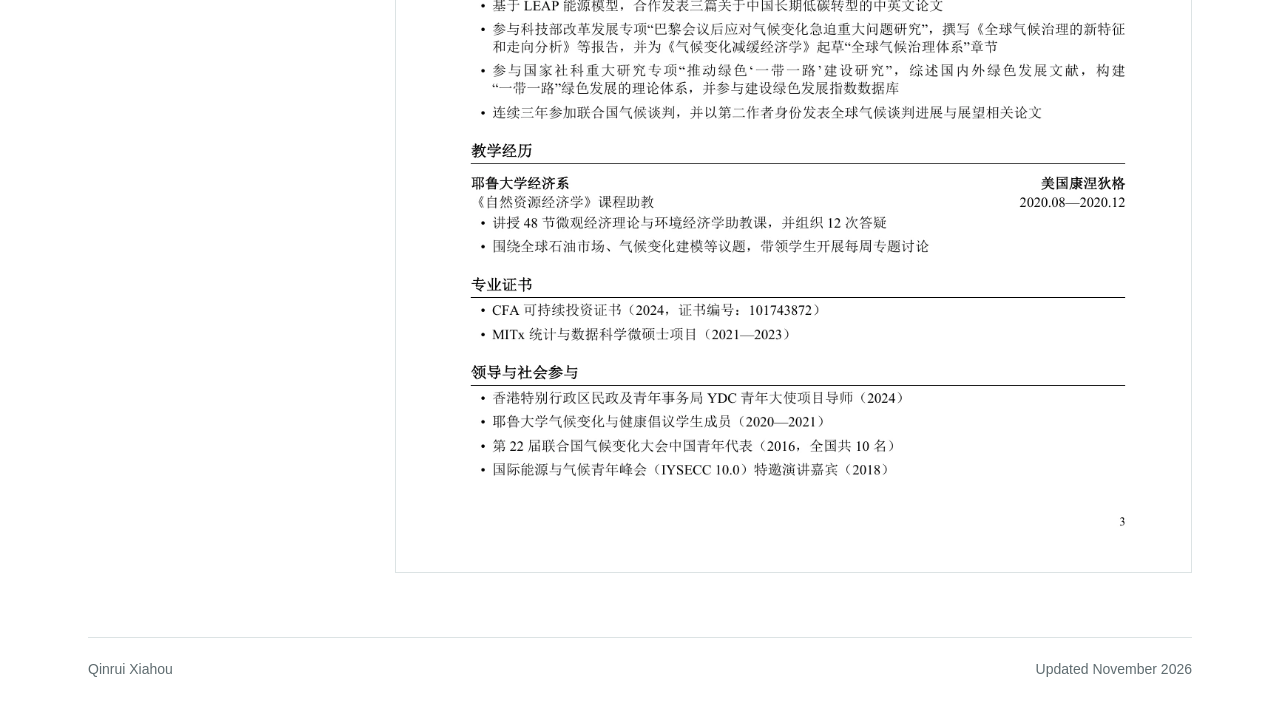
==== commit dd35ac61: "Add files via upload" ====
--- a/cv-zh.html
+++ b/cv-zh.html
@@ -1,102 +1,102 @@
-<!doctype html>
-<html lang="zh-Hans">
-<head>
-  <meta charset="utf-8">
-  <meta name="viewport" content="width=device-width, initial-scale=1">
-  <title>中文简历 | 夏侯沁蕊</title>
-  <meta name="description" content="夏侯沁蕊的中文学术简历。香港大学经管学院及人工智能、管理与组织研究中心博士后研究员。">
-  <meta name="author" content="Qinrui Xiahou">
-  <meta name="theme-color" content="#285d68">
-  <meta property="og:type" content="website">
-  <meta property="og:title" content="CV | Qinrui Xiahou">
-  <meta property="og:description" content="Field experiments in corporate finance and organizational behavior. Research, publications, and curriculum vitae.">
-  <link rel="icon" type="image/svg+xml" href="data:image/svg+xml,%3Csvg xmlns='http://www.w3.org/2000/svg' viewBox='0 0 64 64'%3E%3Crect width='64' height='64' rx='8' fill='%23285d68'/%3E%3Ctext x='32' y='44' font-family='Georgia,serif' font-size='40' text-anchor='middle' fill='white'%3EQ%3C/text%3E%3C/svg%3E">
-  <link rel="stylesheet" href="assets/style.css?v=20261116-site-width">
-</head>
-<body>
-  <a class="skip-link" href="#main">Skip to content</a>
-  <header class="site-header">
-    <a class="site-name" href="index.html">Qinrui Xiahou</a>
-    <nav aria-label="Main navigation">
-      <a href="index.html">Home</a>
-      <a href="research.html">Research</a>
-      <a href="grants.html">Grants &amp; Awards</a>
-      <a href="cv.html" aria-current="page">CV</a>
-    </nav>
-  </header>
-
-  <div class="page-layout">
-    <aside class="profile" aria-label="Profile and contact">
-      <img class="portrait" src="assets/qinrui-xiahou.jpg" alt="Portrait of Qinrui Xiahou" width="1254" height="1254" fetchpriority="high">
-      <p class="position">Postdoctoral Fellow</p>
-      <p class="affiliation">HKU Business School<br>HKU Centre for AI, Management and Organization (CAMO)</p>
-      <div class="contact-links" aria-label="Contact and academic profiles">
-        <a href="mailto:qxiahou@hku.hk" aria-label="Email Qinrui Xiahou" title="Email Qinrui Xiahou">
-          <svg viewBox="0 0 24 24" aria-hidden="true" focusable="false"><rect x="3" y="5" width="18" height="14" rx="1.5" fill="none" stroke="currentColor" stroke-width="1.7"/><path d="m4 6 8 7 8-7" fill="none" stroke="currentColor" stroke-width="1.7" stroke-linejoin="round"/></svg>
-        </a>
-        <a href="https://www.linkedin.com/in/qinrui-xiahou-13a211110/" aria-label="Qinrui Xiahou on LinkedIn" title="LinkedIn">
-          <svg viewBox="0 0 24 24" aria-hidden="true" focusable="false"><path fill="currentColor" d="M20.45 2H3.55C2.69 2 2 2.68 2 3.52v16.96C2 21.32 2.69 22 3.55 22h16.9c.86 0 1.55-.68 1.55-1.52V3.52c0-.84-.69-1.52-1.55-1.52ZM7.93 18.74H4.98V9.2h2.95v9.54ZM6.46 7.9a1.71 1.71 0 1 1 0-3.42 1.71 1.71 0 0 1 0 3.42Zm12.28 10.84h-2.95V14.1c0-1.1-.02-2.52-1.53-2.52-1.54 0-1.77 1.2-1.77 2.44v4.72H9.54V9.2h2.83v1.3h.04c.4-.76 1.36-1.55 2.8-1.55 3 0 3.53 1.97 3.53 4.52v5.27Z"/></svg>
-        </a>
-        <a href="https://scholar.google.com/citations?user=mq3FX5wAAAAJ&amp;hl=en" aria-label="Qinrui Xiahou on Google Scholar" title="Google Scholar">
-          <svg viewBox="0 0 24 24" aria-hidden="true" focusable="false"><path fill="currentColor" d="M12 24a7 7 0 1 1 0-14 7 7 0 0 1 0 14ZM12 0 0 9.5l4.838 3.94A8 8 0 0 1 12 9a8 8 0 0 1 7.162 4.44L24 9.5Z"/></svg>
-        </a>
-      </div>
-    </aside>
-
-    <main id="main" class="cv-content">
-      <h1>中文简历</h1>
-      <div class="cv-actions">
-        <a class="download-link" href="assets/Qinrui-Xiahou-CV-zh.pdf" download="Qinrui-Xiahou-CV-zh.pdf">下载中文简历</a>
-        <a href="assets/Qinrui-Xiahou-CV-zh.pdf">打开 PDF</a>
-        <a href="assets/Qinrui-Xiahou-CV.pdf" download="Qinrui-Xiahou-CV.pdf">Download English CV</a>
-      </div>
-      <p class="cv-language" aria-label="简历语言">预览：<a href="cv.html" lang="en">English</a> <span aria-hidden="true">·</span> <a href="cv-zh.html" aria-current="page">中文</a></p>
-      <div class="cv-pages" aria-label="中文简历预览">
-        <div class="cv-page">
-          <a class="cv-page-preview" href="assets/Qinrui-Xiahou-CV-zh.pdf#page=1"><img src="assets/cv-zh-page-1.webp" width="1075" height="1521" alt="中文简历第 1 页：任职经历、教育背景及工作论文。打开 PDF 查看完整文字及链接。"></a>
-          <a class="cv-hotspot" href="mailto:qxiahou@hku.hk" style="left:43.045135%;top:10.167237%;width:5.714725%;height:1.505131%" aria-label="发送邮件至 qxiahou@hku.hk"></a>
-          <a class="cv-hotspot" href="mailto:qxiahou@hku.hk" style="left:48.759860%;top:10.167237%;width:1.633525%;height:1.505131%" aria-label="发送邮件至 qxiahou@hku.hk"></a>
-          <a class="cv-hotspot" href="mailto:qxiahou@hku.hk" style="left:50.393385%;top:10.167237%;width:2.660754%;height:1.505131%" aria-label="发送邮件至 qxiahou@hku.hk"></a>
-          <a class="cv-hotspot" href="mailto:qxiahou@hku.hk" style="left:53.054139%;top:10.167237%;width:0.443459%;height:1.505131%" aria-label="发送邮件至 qxiahou@hku.hk"></a>
-          <a class="cv-hotspot" href="mailto:qxiahou@hku.hk" style="left:53.497598%;top:10.167237%;width:1.773836%;height:1.505131%" aria-label="发送邮件至 qxiahou@hku.hk"></a>
-          <a class="cv-hotspot" href="https://qinruixiahou.github.io/" style="left:56.513455%;top:10.167237%;width:9.064940%;height:1.505131%" aria-label="打开来源：qinruixiahou.github.io"></a>
-          <a class="cv-hotspot" href="https://qinruixiahou.github.io/" style="left:65.578395%;top:10.167237%;width:0.443442%;height:1.505131%" aria-label="打开来源：qinruixiahou.github.io"></a>
-          <a class="cv-hotspot" href="https://qinruixiahou.github.io/" style="left:66.021837%;top:10.167237%;width:4.533343%;height:1.505131%" aria-label="打开来源：qinruixiahou.github.io"></a>
-          <a class="cv-hotspot" href="https://qinruixiahou.github.io/" style="left:70.555180%;top:10.167237%;width:0.443459%;height:1.505131%" aria-label="打开来源：qinruixiahou.github.io"></a>
-          <a class="cv-hotspot" href="https://qinruixiahou.github.io/" style="left:70.998639%;top:10.167237%;width:1.379745%;height:1.505131%" aria-label="打开来源：qinruixiahou.github.io"></a>
-          <a class="cv-hotspot" href="https://www.guojunhe.com/" style="left:26.289055%;top:30.534398%;width:5.321508%;height:1.316990%" aria-label="何国俊：个人网站"></a>
-          <a class="cv-hotspot" href="https://www.jin-li.org/" style="left:33.384398%;top:30.534398%;width:3.547672%;height:1.316990%" aria-label="李晋：个人网站"></a>
-          <a class="cv-hotspot" href="https://www.yanhuiwu.com/" style="left:38.705906%;top:30.534398%;width:5.321508%;height:1.316990%" aria-label="吴延晖：个人网站"></a>
-          <a class="cv-hotspot" href="https://sites.google.com/site/caijing516/" style="left:26.289055%;top:32.658115%;width:3.547672%;height:1.316990%" aria-label="蔡婧：个人网站"></a>
-          <a class="cv-hotspot" href="https://www.utaschoenberg.com/" style="left:44.027414%;top:32.658115%;width:10.591043%;height:1.316990%" aria-label="Uta Schönberg：个人网站"></a>
-          <a class="cv-hotspot" href="https://sites.google.com/view/huilicatherine/home" style="left:56.392293%;top:32.658115%;width:3.547672%;height:1.316990%" aria-label="李慧：个人网站"></a>
-          <a class="cv-hotspot" href="https://sites.google.com/site/bingjingliecon/" style="left:61.713801%;top:32.658115%;width:5.321508%;height:1.316990%" aria-label="李冰晶：个人网站"></a>
-          <a class="cv-hotspot" href="https://environment.yale.edu/directory/faculty/robert-mendelsohn" style="left:45.801250%;top:38.891486%;width:16.208778%;height:1.316990%" aria-label="Robert O. Mendelsohn：教师主页"></a>
-          <a class="cv-hotspot" href="https://papers.ssrn.com/sol3/papers.cfm?abstract_id=5291594" style="left:31.952043%;top:51.405739%;width:59.823809%;height:1.316990%" aria-label="The Demand, Supply, and Market Responses of Corporate ESG Actions: Evidence from a Nationwide Experiment in China (SSRN)"></a>
-          <a class="cv-hotspot" href="https://papers.ssrn.com/sol3/papers.cfm?abstract_id=5291594" style="left:9.433582%;top:52.985462%;width:28.527750%;height:1.316990%" aria-label="The Demand, Supply, and Market Responses of Corporate ESG Actions: Evidence from a Nationwide Experiment in China (SSRN)"></a>
-        </div>
-        <div class="cv-page">
-          <a class="cv-page-preview" href="assets/Qinrui-Xiahou-CV-zh.pdf#page=2"><img src="assets/cv-zh-page-2.webp" width="1075" height="1521" loading="lazy" alt="中文简历第 2 页：工作论文、在研项目、科研资助及博士前发表论文。打开 PDF 查看完整文字及链接。"></a>
-          <a class="cv-hotspot" href="https://papers.ssrn.com/sol3/papers.cfm?abstract_id=4977681" style="left:47.429718%;top:7.054732%;width:44.346133%;height:1.316990%" aria-label="Gone with the Aid: How Paired Assistance Program Affects High-Stakes College Choices (SSRN)"></a>
-          <a class="cv-hotspot" href="https://papers.ssrn.com/sol3/papers.cfm?abstract_id=4977681" style="left:9.433582%;top:8.634455%;width:20.788870%;height:1.316990%" aria-label="Gone with the Aid: How Paired Assistance Program Affects High-Stakes College Choices (SSRN)"></a>
-          <a class="cv-hotspot" href="https://www.guojunhe.com/" style="left:73.393587%;top:20.504941%;width:5.321508%;height:1.316990%" aria-label="何国俊：个人网站"></a>
-          <a class="cv-hotspot" href="https://www.guojunhe.com/" style="left:52.896593%;top:22.628658%;width:5.321508%;height:1.316990%" aria-label="何国俊：个人网站"></a>
-        </div>
-        <div class="cv-page">
-          <a class="cv-page-preview" href="assets/Qinrui-Xiahou-CV-zh.pdf#page=3"><img src="assets/cv-zh-page-3.webp" width="1075" height="1521" loading="lazy" alt="中文简历第 3 页：匿名审稿、研究经历、教学经历、专业证书及领导经历。打开 PDF 查看完整文字及链接。"></a>
-          <a class="cv-hotspot" href="https://resources.environment.yale.edu/gillingham/" style="left:27.171941%;top:20.355853%;width:5.911342%;height:1.505131%" aria-label="Kenneth Gillingham：个人网站"></a>
-          <a class="cv-hotspot" href="https://resources.environment.yale.edu/gillingham/" style="left:33.526742%;top:20.355853%;width:8.080998%;height:1.505131%" aria-label="Kenneth Gillingham：个人网站"></a>
-          <a class="cv-hotspot" href="https://sites.nicholas.duke.edu/junjiezhang/" style="left:30.719613%;top:37.070030%;width:1.773836%;height:1.505131%" aria-label="张俊杰：个人网站"></a>
-          <a class="cv-hotspot" href="https://sites.nicholas.duke.edu/junjiezhang/" style="left:32.493449%;top:37.070030%;width:1.773836%;height:1.505131%" aria-label="张俊杰：个人网站"></a>
-          <a class="cv-hotspot" href="https://sites.nicholas.duke.edu/junjiezhang/" style="left:34.267285%;top:37.070030%;width:1.773836%;height:1.505131%" aria-label="张俊杰：个人网站"></a>
-          <a class="cv-hotspot" href="https://see.ruc.edu.cn/jszy/wk/" style="left:27.171941%;top:47.006842%;width:1.773836%;height:1.505131%" aria-label="王克：教师主页"></a>
-          <a class="cv-hotspot" href="https://see.ruc.edu.cn/jszy/wk/" style="left:28.945777%;top:47.006842%;width:1.773836%;height:1.505131%" aria-label="王克：教师主页"></a>
-          <a class="cv-hotspot" href="https://see.ruc.edu.cn/jszy/zj/index.htm" style="left:32.493449%;top:47.006842%;width:1.773836%;height:1.505131%" aria-label="邹骥：教师主页"></a>
-          <a class="cv-hotspot" href="https://see.ruc.edu.cn/jszy/zj/index.htm" style="left:34.267285%;top:47.006842%;width:1.773836%;height:1.505131%" aria-label="邹骥：教师主页"></a>
-        </div>
-      </div>
-    </main>
-  </div>
-  <footer class="site-footer"><span>Qinrui Xiahou</span><span>Updated November 2026</span></footer>
-</body>
-</html>
+<!doctype html>
+<html lang="zh-Hans">
+<head>
+  <meta charset="utf-8">
+  <meta name="viewport" content="width=device-width, initial-scale=1">
+  <title>中文简历 | 夏侯沁蕊</title>
+  <meta name="description" content="夏侯沁蕊的中文学术简历。香港大学经管学院及人工智能、管理与组织研究中心博士后研究员。">
+  <meta name="author" content="Qinrui Xiahou">
+  <meta name="theme-color" content="#285d68">
+  <meta property="og:type" content="website">
+  <meta property="og:title" content="CV | Qinrui Xiahou">
+  <meta property="og:description" content="Field experiments in corporate finance and organizational behavior. Research, publications, and curriculum vitae.">
+  <link rel="icon" type="image/svg+xml" href="data:image/svg+xml,%3Csvg xmlns='http://www.w3.org/2000/svg' viewBox='0 0 64 64'%3E%3Crect width='64' height='64' rx='8' fill='%23285d68'/%3E%3Ctext x='32' y='44' font-family='Georgia,serif' font-size='40' text-anchor='middle' fill='white'%3EQ%3C/text%3E%3C/svg%3E">
+  <link rel="stylesheet" href="assets/style.css?v=20261116-narrow-frame">
+</head>
+<body>
+  <a class="skip-link" href="#main">Skip to content</a>
+  <header class="site-header">
+    <a class="site-name" href="index.html">Qinrui Xiahou</a>
+    <nav aria-label="Main navigation">
+      <a href="index.html">Home</a>
+      <a href="research.html">Research</a>
+      <a href="grants.html">Grants &amp; Awards</a>
+      <a href="cv.html" aria-current="page">CV</a>
+    </nav>
+  </header>
+
+  <div class="page-layout">
+    <aside class="profile" aria-label="Profile and contact">
+      <img class="portrait" src="assets/qinrui-xiahou.jpg" alt="Portrait of Qinrui Xiahou" width="1254" height="1254" fetchpriority="high">
+      <p class="position">Postdoctoral Fellow</p>
+      <p class="affiliation">HKU Business School<br>HKU Centre for AI, Management and Organization (CAMO)</p>
+      <div class="contact-links" aria-label="Contact and academic profiles">
+        <a href="mailto:qxiahou@hku.hk" aria-label="Email Qinrui Xiahou" title="Email Qinrui Xiahou">
+          <svg viewBox="0 0 24 24" aria-hidden="true" focusable="false"><rect x="3" y="5" width="18" height="14" rx="1.5" fill="none" stroke="currentColor" stroke-width="1.7"/><path d="m4 6 8 7 8-7" fill="none" stroke="currentColor" stroke-width="1.7" stroke-linejoin="round"/></svg>
+        </a>
+        <a href="https://www.linkedin.com/in/qinrui-xiahou-13a211110/" aria-label="Qinrui Xiahou on LinkedIn" title="LinkedIn">
+          <svg viewBox="0 0 24 24" aria-hidden="true" focusable="false"><path fill="currentColor" d="M20.45 2H3.55C2.69 2 2 2.68 2 3.52v16.96C2 21.32 2.69 22 3.55 22h16.9c.86 0 1.55-.68 1.55-1.52V3.52c0-.84-.69-1.52-1.55-1.52ZM7.93 18.74H4.98V9.2h2.95v9.54ZM6.46 7.9a1.71 1.71 0 1 1 0-3.42 1.71 1.71 0 0 1 0 3.42Zm12.28 10.84h-2.95V14.1c0-1.1-.02-2.52-1.53-2.52-1.54 0-1.77 1.2-1.77 2.44v4.72H9.54V9.2h2.83v1.3h.04c.4-.76 1.36-1.55 2.8-1.55 3 0 3.53 1.97 3.53 4.52v5.27Z"/></svg>
+        </a>
+        <a href="https://scholar.google.com/citations?user=mq3FX5wAAAAJ&amp;hl=en" aria-label="Qinrui Xiahou on Google Scholar" title="Google Scholar">
+          <svg viewBox="0 0 24 24" aria-hidden="true" focusable="false"><path fill="currentColor" d="M12 24a7 7 0 1 1 0-14 7 7 0 0 1 0 14ZM12 0 0 9.5l4.838 3.94A8 8 0 0 1 12 9a8 8 0 0 1 7.162 4.44L24 9.5Z"/></svg>
+        </a>
+      </div>
+    </aside>
+
+    <main id="main" class="cv-content">
+      <h1>中文简历</h1>
+      <div class="cv-actions">
+        <a class="download-link" href="assets/Qinrui-Xiahou-CV-zh.pdf" download="Qinrui-Xiahou-CV-zh.pdf">下载中文简历</a>
+        <a href="assets/Qinrui-Xiahou-CV-zh.pdf">打开 PDF</a>
+        <a href="assets/Qinrui-Xiahou-CV.pdf" download="Qinrui-Xiahou-CV.pdf">Download English CV</a>
+      </div>
+      <p class="cv-language" aria-label="简历语言">预览：<a href="cv.html" lang="en">English</a> <span aria-hidden="true">·</span> <a href="cv-zh.html" aria-current="page">中文</a></p>
+      <div class="cv-pages" aria-label="中文简历预览">
+        <div class="cv-page">
+          <a class="cv-page-preview" href="assets/Qinrui-Xiahou-CV-zh.pdf#page=1"><img src="assets/cv-zh-page-1.webp" width="1075" height="1521" alt="中文简历第 1 页：任职经历、教育背景及工作论文。打开 PDF 查看完整文字及链接。"></a>
+          <a class="cv-hotspot" href="mailto:qxiahou@hku.hk" style="left:43.045135%;top:10.167237%;width:5.714725%;height:1.505131%" aria-label="发送邮件至 qxiahou@hku.hk"></a>
+          <a class="cv-hotspot" href="mailto:qxiahou@hku.hk" style="left:48.759860%;top:10.167237%;width:1.633525%;height:1.505131%" aria-label="发送邮件至 qxiahou@hku.hk"></a>
+          <a class="cv-hotspot" href="mailto:qxiahou@hku.hk" style="left:50.393385%;top:10.167237%;width:2.660754%;height:1.505131%" aria-label="发送邮件至 qxiahou@hku.hk"></a>
+          <a class="cv-hotspot" href="mailto:qxiahou@hku.hk" style="left:53.054139%;top:10.167237%;width:0.443459%;height:1.505131%" aria-label="发送邮件至 qxiahou@hku.hk"></a>
+          <a class="cv-hotspot" href="mailto:qxiahou@hku.hk" style="left:53.497598%;top:10.167237%;width:1.773836%;height:1.505131%" aria-label="发送邮件至 qxiahou@hku.hk"></a>
+          <a class="cv-hotspot" href="https://qinruixiahou.github.io/" style="left:56.513455%;top:10.167237%;width:9.064940%;height:1.505131%" aria-label="打开来源：qinruixiahou.github.io"></a>
+          <a class="cv-hotspot" href="https://qinruixiahou.github.io/" style="left:65.578395%;top:10.167237%;width:0.443442%;height:1.505131%" aria-label="打开来源：qinruixiahou.github.io"></a>
+          <a class="cv-hotspot" href="https://qinruixiahou.github.io/" style="left:66.021837%;top:10.167237%;width:4.533343%;height:1.505131%" aria-label="打开来源：qinruixiahou.github.io"></a>
+          <a class="cv-hotspot" href="https://qinruixiahou.github.io/" style="left:70.555180%;top:10.167237%;width:0.443459%;height:1.505131%" aria-label="打开来源：qinruixiahou.github.io"></a>
+          <a class="cv-hotspot" href="https://qinruixiahou.github.io/" style="left:70.998639%;top:10.167237%;width:1.379745%;height:1.505131%" aria-label="打开来源：qinruixiahou.github.io"></a>
+          <a class="cv-hotspot" href="https://www.guojunhe.com/" style="left:26.289055%;top:30.534398%;width:5.321508%;height:1.316990%" aria-label="何国俊：个人网站"></a>
+          <a class="cv-hotspot" href="https://www.jin-li.org/" style="left:33.384398%;top:30.534398%;width:3.547672%;height:1.316990%" aria-label="李晋：个人网站"></a>
+          <a class="cv-hotspot" href="https://www.yanhuiwu.com/" style="left:38.705906%;top:30.534398%;width:5.321508%;height:1.316990%" aria-label="吴延晖：个人网站"></a>
+          <a class="cv-hotspot" href="https://sites.google.com/site/caijing516/" style="left:26.289055%;top:32.658115%;width:3.547672%;height:1.316990%" aria-label="蔡婧：个人网站"></a>
+          <a class="cv-hotspot" href="https://www.utaschoenberg.com/" style="left:44.027414%;top:32.658115%;width:10.591043%;height:1.316990%" aria-label="Uta Schönberg：个人网站"></a>
+          <a class="cv-hotspot" href="https://sites.google.com/view/huilicatherine/home" style="left:56.392293%;top:32.658115%;width:3.547672%;height:1.316990%" aria-label="李慧：个人网站"></a>
+          <a class="cv-hotspot" href="https://sites.google.com/site/bingjingliecon/" style="left:61.713801%;top:32.658115%;width:5.321508%;height:1.316990%" aria-label="李冰晶：个人网站"></a>
+          <a class="cv-hotspot" href="https://environment.yale.edu/directory/faculty/robert-mendelsohn" style="left:45.801250%;top:38.891486%;width:16.208778%;height:1.316990%" aria-label="Robert O. Mendelsohn：教师主页"></a>
+          <a class="cv-hotspot" href="https://papers.ssrn.com/sol3/papers.cfm?abstract_id=5291594" style="left:31.952043%;top:51.405739%;width:59.823809%;height:1.316990%" aria-label="The Demand, Supply, and Market Responses of Corporate ESG Actions: Evidence from a Nationwide Experiment in China (SSRN)"></a>
+          <a class="cv-hotspot" href="https://papers.ssrn.com/sol3/papers.cfm?abstract_id=5291594" style="left:9.433582%;top:52.985462%;width:28.527750%;height:1.316990%" aria-label="The Demand, Supply, and Market Responses of Corporate ESG Actions: Evidence from a Nationwide Experiment in China (SSRN)"></a>
+        </div>
+        <div class="cv-page">
+          <a class="cv-page-preview" href="assets/Qinrui-Xiahou-CV-zh.pdf#page=2"><img src="assets/cv-zh-page-2.webp" width="1075" height="1521" loading="lazy" alt="中文简历第 2 页：工作论文、在研项目、科研资助及博士前发表论文。打开 PDF 查看完整文字及链接。"></a>
+          <a class="cv-hotspot" href="https://papers.ssrn.com/sol3/papers.cfm?abstract_id=4977681" style="left:47.429718%;top:7.054732%;width:44.346133%;height:1.316990%" aria-label="Gone with the Aid: How Paired Assistance Program Affects High-Stakes College Choices (SSRN)"></a>
+          <a class="cv-hotspot" href="https://papers.ssrn.com/sol3/papers.cfm?abstract_id=4977681" style="left:9.433582%;top:8.634455%;width:20.788870%;height:1.316990%" aria-label="Gone with the Aid: How Paired Assistance Program Affects High-Stakes College Choices (SSRN)"></a>
+          <a class="cv-hotspot" href="https://www.guojunhe.com/" style="left:73.393587%;top:20.504941%;width:5.321508%;height:1.316990%" aria-label="何国俊：个人网站"></a>
+          <a class="cv-hotspot" href="https://www.guojunhe.com/" style="left:52.896593%;top:22.628658%;width:5.321508%;height:1.316990%" aria-label="何国俊：个人网站"></a>
+        </div>
+        <div class="cv-page">
+          <a class="cv-page-preview" href="assets/Qinrui-Xiahou-CV-zh.pdf#page=3"><img src="assets/cv-zh-page-3.webp" width="1075" height="1521" loading="lazy" alt="中文简历第 3 页：匿名审稿、研究经历、教学经历、专业证书及领导经历。打开 PDF 查看完整文字及链接。"></a>
+          <a class="cv-hotspot" href="https://resources.environment.yale.edu/gillingham/" style="left:27.171941%;top:20.355853%;width:5.911342%;height:1.505131%" aria-label="Kenneth Gillingham：个人网站"></a>
+          <a class="cv-hotspot" href="https://resources.environment.yale.edu/gillingham/" style="left:33.526742%;top:20.355853%;width:8.080998%;height:1.505131%" aria-label="Kenneth Gillingham：个人网站"></a>
+          <a class="cv-hotspot" href="https://sites.nicholas.duke.edu/junjiezhang/" style="left:30.719613%;top:37.070030%;width:1.773836%;height:1.505131%" aria-label="张俊杰：个人网站"></a>
+          <a class="cv-hotspot" href="https://sites.nicholas.duke.edu/junjiezhang/" style="left:32.493449%;top:37.070030%;width:1.773836%;height:1.505131%" aria-label="张俊杰：个人网站"></a>
+          <a class="cv-hotspot" href="https://sites.nicholas.duke.edu/junjiezhang/" style="left:34.267285%;top:37.070030%;width:1.773836%;height:1.505131%" aria-label="张俊杰：个人网站"></a>
+          <a class="cv-hotspot" href="https://see.ruc.edu.cn/jszy/wk/" style="left:27.171941%;top:47.006842%;width:1.773836%;height:1.505131%" aria-label="王克：教师主页"></a>
+          <a class="cv-hotspot" href="https://see.ruc.edu.cn/jszy/wk/" style="left:28.945777%;top:47.006842%;width:1.773836%;height:1.505131%" aria-label="王克：教师主页"></a>
+          <a class="cv-hotspot" href="https://see.ruc.edu.cn/jszy/zj/index.htm" style="left:32.493449%;top:47.006842%;width:1.773836%;height:1.505131%" aria-label="邹骥：教师主页"></a>
+          <a class="cv-hotspot" href="https://see.ruc.edu.cn/jszy/zj/index.htm" style="left:34.267285%;top:47.006842%;width:1.773836%;height:1.505131%" aria-label="邹骥：教师主页"></a>
+        </div>
+      </div>
+    </main>
+  </div>
+  <footer class="site-footer"><span>Qinrui Xiahou</span><span>Updated November 2026</span></footer>
+</body>
+</html>
--- a/assets/style.css
+++ b/assets/style.css
@@ -19,7 +19,7 @@
 a:focus-visible { outline: 2px solid var(--accent); outline-offset: 5px; border-radius: 1px; }
 .skip-link { position: absolute; left: 1rem; top: -6rem; z-index: 10; padding: .6rem 1rem; background: white; border: 1px solid var(--accent); }
 .skip-link:focus { top: .5rem; }
-.site-header, .page-layout, .site-footer { width: min(1144px, calc(100% - 5rem)); margin-inline: auto; }
+.site-header, .page-layout, .site-footer { width: min(1104px, calc(100% - 5rem)); margin-inline: auto; }
 .site-header { min-height: 104px; display: flex; align-items: center; justify-content: space-between; gap: 2rem; border-bottom: 1px solid var(--line); }
 .site-name { font-family: var(--serif); font-size: 1.25rem; color: var(--ink); text-decoration: none; }
 .site-header nav { display: flex; flex-wrap: wrap; column-gap: 2rem; align-items: center; }
@@ -78,7 +78,7 @@
 .research-end { margin: 2.6rem 0 0; padding-top: 1.4rem; border-top: 1px solid var(--line); color: var(--muted); font-size: .9375rem; }
 .site-footer { display: flex; justify-content: space-between; flex-wrap: wrap; gap: .5rem 1rem; padding-block: 1.25rem 2rem; border-top: 1px solid var(--line); color: var(--muted); font-size: .875rem; }
 .site-footer a { text-decoration: none; }
-@media (min-width: 1440px) { .site-header, .page-layout, .site-footer { width: 1184px; } .page-layout { column-gap: 82px; } }
+@media (min-width: 1440px) { .site-header, .page-layout, .site-footer { width: 1144px; } .page-layout { column-gap: 82px; } }
 @media (max-width: 900px) { .site-header, .page-layout, .site-footer { width: calc(100% - 3rem); } .page-layout { grid-template-columns: 205px minmax(0, 1fr); column-gap: 40px; } .portrait { width: 205px; height: auto; } h1 { font-size: 2.3rem; } .chinese-name { margin-left: .4rem; font-size: 1.1rem; } }
 @media (max-width: 680px) {
   .site-header, .page-layout, .site-footer { width: calc(100% - 2.5rem); }
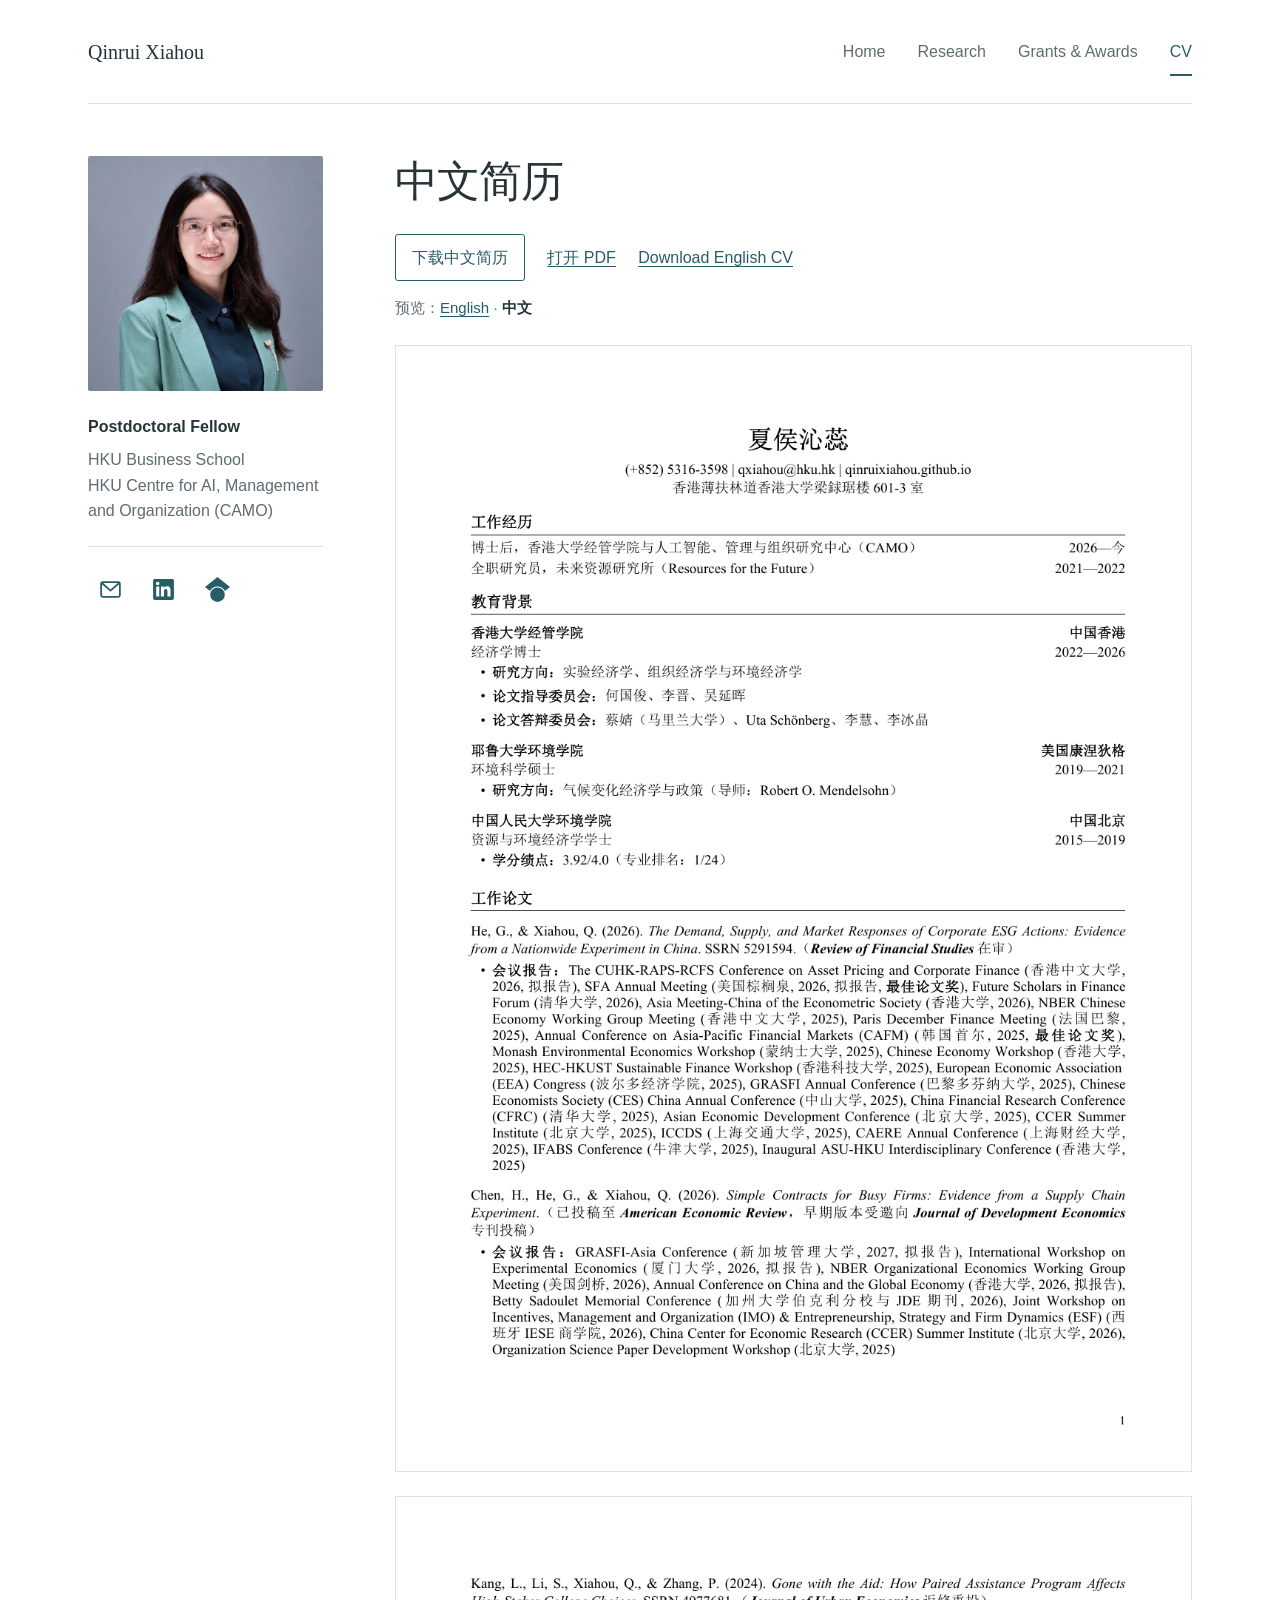
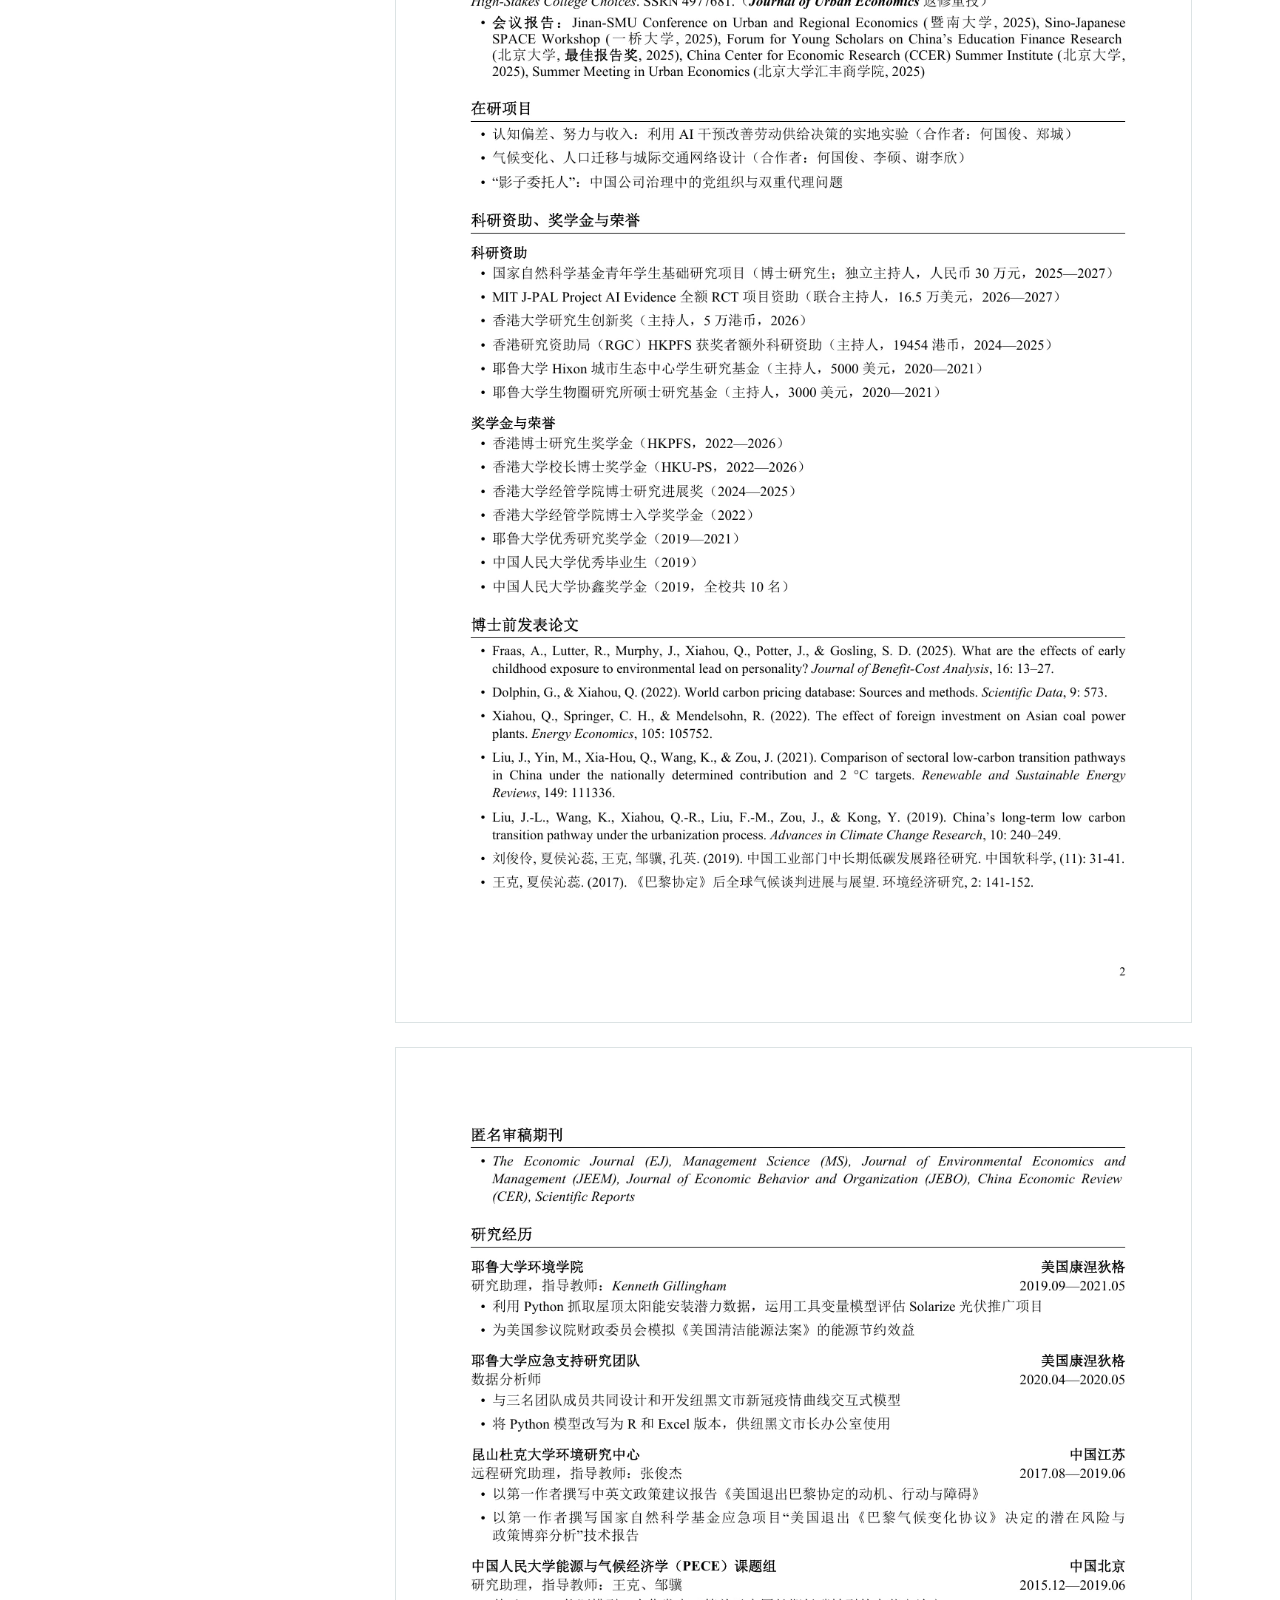
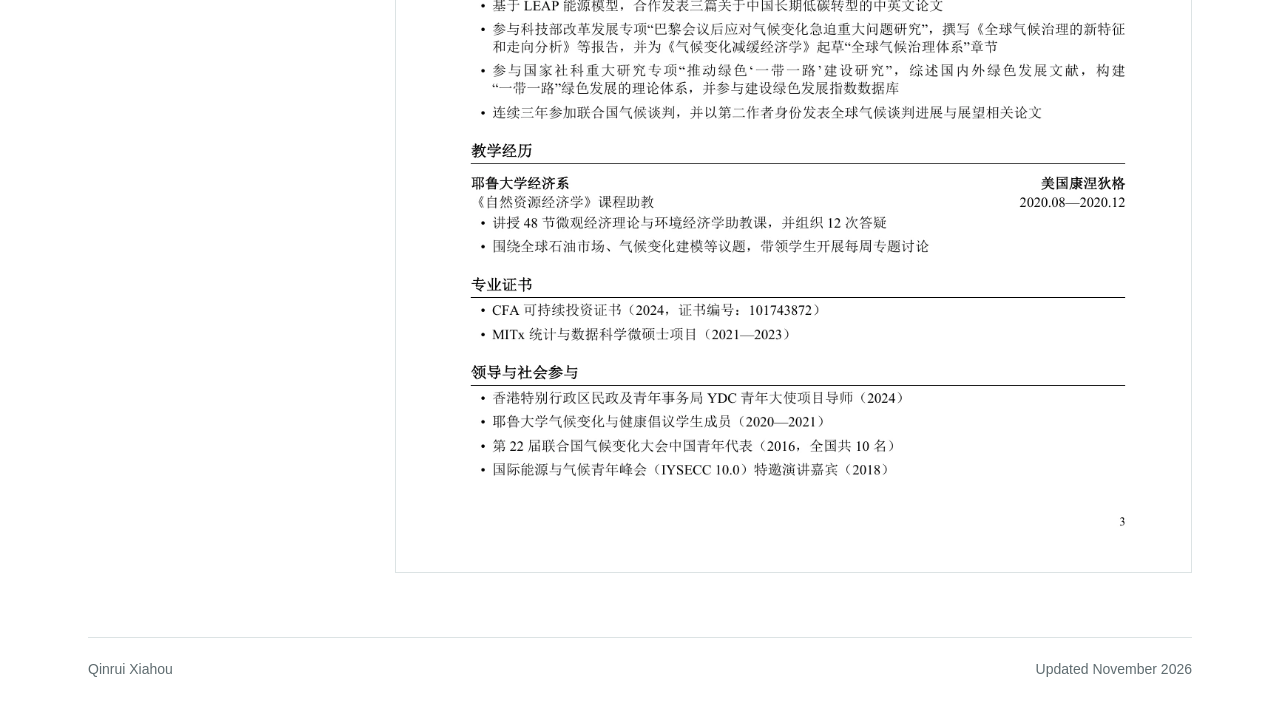
==== commit 032aa93a: "Add files via upload" ====
--- a/cv-zh.html
+++ b/cv-zh.html
@@ -1,102 +1,102 @@
-<!doctype html>
-<html lang="zh-Hans">
-<head>
-  <meta charset="utf-8">
-  <meta name="viewport" content="width=device-width, initial-scale=1">
-  <title>中文简历 | 夏侯沁蕊</title>
-  <meta name="description" content="夏侯沁蕊的中文学术简历。香港大学经管学院及人工智能、管理与组织研究中心博士后研究员。">
-  <meta name="author" content="Qinrui Xiahou">
-  <meta name="theme-color" content="#285d68">
-  <meta property="og:type" content="website">
-  <meta property="og:title" content="CV | Qinrui Xiahou">
-  <meta property="og:description" content="Field experiments in corporate finance and organizational behavior. Research, publications, and curriculum vitae.">
-  <link rel="icon" type="image/svg+xml" href="data:image/svg+xml,%3Csvg xmlns='http://www.w3.org/2000/svg' viewBox='0 0 64 64'%3E%3Crect width='64' height='64' rx='8' fill='%23285d68'/%3E%3Ctext x='32' y='44' font-family='Georgia,serif' font-size='40' text-anchor='middle' fill='white'%3EQ%3C/text%3E%3C/svg%3E">
-  <link rel="stylesheet" href="assets/style.css?v=20261116-narrow-frame">
-</head>
-<body>
-  <a class="skip-link" href="#main">Skip to content</a>
-  <header class="site-header">
-    <a class="site-name" href="index.html">Qinrui Xiahou</a>
-    <nav aria-label="Main navigation">
-      <a href="index.html">Home</a>
-      <a href="research.html">Research</a>
-      <a href="grants.html">Grants &amp; Awards</a>
-      <a href="cv.html" aria-current="page">CV</a>
-    </nav>
-  </header>
-
-  <div class="page-layout">
-    <aside class="profile" aria-label="Profile and contact">
-      <img class="portrait" src="assets/qinrui-xiahou.jpg" alt="Portrait of Qinrui Xiahou" width="1254" height="1254" fetchpriority="high">
-      <p class="position">Postdoctoral Fellow</p>
-      <p class="affiliation">HKU Business School<br>HKU Centre for AI, Management and Organization (CAMO)</p>
-      <div class="contact-links" aria-label="Contact and academic profiles">
-        <a href="mailto:qxiahou@hku.hk" aria-label="Email Qinrui Xiahou" title="Email Qinrui Xiahou">
-          <svg viewBox="0 0 24 24" aria-hidden="true" focusable="false"><rect x="3" y="5" width="18" height="14" rx="1.5" fill="none" stroke="currentColor" stroke-width="1.7"/><path d="m4 6 8 7 8-7" fill="none" stroke="currentColor" stroke-width="1.7" stroke-linejoin="round"/></svg>
-        </a>
-        <a href="https://www.linkedin.com/in/qinrui-xiahou-13a211110/" aria-label="Qinrui Xiahou on LinkedIn" title="LinkedIn">
-          <svg viewBox="0 0 24 24" aria-hidden="true" focusable="false"><path fill="currentColor" d="M20.45 2H3.55C2.69 2 2 2.68 2 3.52v16.96C2 21.32 2.69 22 3.55 22h16.9c.86 0 1.55-.68 1.55-1.52V3.52c0-.84-.69-1.52-1.55-1.52ZM7.93 18.74H4.98V9.2h2.95v9.54ZM6.46 7.9a1.71 1.71 0 1 1 0-3.42 1.71 1.71 0 0 1 0 3.42Zm12.28 10.84h-2.95V14.1c0-1.1-.02-2.52-1.53-2.52-1.54 0-1.77 1.2-1.77 2.44v4.72H9.54V9.2h2.83v1.3h.04c.4-.76 1.36-1.55 2.8-1.55 3 0 3.53 1.97 3.53 4.52v5.27Z"/></svg>
-        </a>
-        <a href="https://scholar.google.com/citations?user=mq3FX5wAAAAJ&amp;hl=en" aria-label="Qinrui Xiahou on Google Scholar" title="Google Scholar">
-          <svg viewBox="0 0 24 24" aria-hidden="true" focusable="false"><path fill="currentColor" d="M12 24a7 7 0 1 1 0-14 7 7 0 0 1 0 14ZM12 0 0 9.5l4.838 3.94A8 8 0 0 1 12 9a8 8 0 0 1 7.162 4.44L24 9.5Z"/></svg>
-        </a>
-      </div>
-    </aside>
-
-    <main id="main" class="cv-content">
-      <h1>中文简历</h1>
-      <div class="cv-actions">
-        <a class="download-link" href="assets/Qinrui-Xiahou-CV-zh.pdf" download="Qinrui-Xiahou-CV-zh.pdf">下载中文简历</a>
-        <a href="assets/Qinrui-Xiahou-CV-zh.pdf">打开 PDF</a>
-        <a href="assets/Qinrui-Xiahou-CV.pdf" download="Qinrui-Xiahou-CV.pdf">Download English CV</a>
-      </div>
-      <p class="cv-language" aria-label="简历语言">预览：<a href="cv.html" lang="en">English</a> <span aria-hidden="true">·</span> <a href="cv-zh.html" aria-current="page">中文</a></p>
-      <div class="cv-pages" aria-label="中文简历预览">
-        <div class="cv-page">
-          <a class="cv-page-preview" href="assets/Qinrui-Xiahou-CV-zh.pdf#page=1"><img src="assets/cv-zh-page-1.webp" width="1075" height="1521" alt="中文简历第 1 页：任职经历、教育背景及工作论文。打开 PDF 查看完整文字及链接。"></a>
-          <a class="cv-hotspot" href="mailto:qxiahou@hku.hk" style="left:43.045135%;top:10.167237%;width:5.714725%;height:1.505131%" aria-label="发送邮件至 qxiahou@hku.hk"></a>
-          <a class="cv-hotspot" href="mailto:qxiahou@hku.hk" style="left:48.759860%;top:10.167237%;width:1.633525%;height:1.505131%" aria-label="发送邮件至 qxiahou@hku.hk"></a>
-          <a class="cv-hotspot" href="mailto:qxiahou@hku.hk" style="left:50.393385%;top:10.167237%;width:2.660754%;height:1.505131%" aria-label="发送邮件至 qxiahou@hku.hk"></a>
-          <a class="cv-hotspot" href="mailto:qxiahou@hku.hk" style="left:53.054139%;top:10.167237%;width:0.443459%;height:1.505131%" aria-label="发送邮件至 qxiahou@hku.hk"></a>
-          <a class="cv-hotspot" href="mailto:qxiahou@hku.hk" style="left:53.497598%;top:10.167237%;width:1.773836%;height:1.505131%" aria-label="发送邮件至 qxiahou@hku.hk"></a>
-          <a class="cv-hotspot" href="https://qinruixiahou.github.io/" style="left:56.513455%;top:10.167237%;width:9.064940%;height:1.505131%" aria-label="打开来源：qinruixiahou.github.io"></a>
-          <a class="cv-hotspot" href="https://qinruixiahou.github.io/" style="left:65.578395%;top:10.167237%;width:0.443442%;height:1.505131%" aria-label="打开来源：qinruixiahou.github.io"></a>
-          <a class="cv-hotspot" href="https://qinruixiahou.github.io/" style="left:66.021837%;top:10.167237%;width:4.533343%;height:1.505131%" aria-label="打开来源：qinruixiahou.github.io"></a>
-          <a class="cv-hotspot" href="https://qinruixiahou.github.io/" style="left:70.555180%;top:10.167237%;width:0.443459%;height:1.505131%" aria-label="打开来源：qinruixiahou.github.io"></a>
-          <a class="cv-hotspot" href="https://qinruixiahou.github.io/" style="left:70.998639%;top:10.167237%;width:1.379745%;height:1.505131%" aria-label="打开来源：qinruixiahou.github.io"></a>
-          <a class="cv-hotspot" href="https://www.guojunhe.com/" style="left:26.289055%;top:30.534398%;width:5.321508%;height:1.316990%" aria-label="何国俊：个人网站"></a>
-          <a class="cv-hotspot" href="https://www.jin-li.org/" style="left:33.384398%;top:30.534398%;width:3.547672%;height:1.316990%" aria-label="李晋：个人网站"></a>
-          <a class="cv-hotspot" href="https://www.yanhuiwu.com/" style="left:38.705906%;top:30.534398%;width:5.321508%;height:1.316990%" aria-label="吴延晖：个人网站"></a>
-          <a class="cv-hotspot" href="https://sites.google.com/site/caijing516/" style="left:26.289055%;top:32.658115%;width:3.547672%;height:1.316990%" aria-label="蔡婧：个人网站"></a>
-          <a class="cv-hotspot" href="https://www.utaschoenberg.com/" style="left:44.027414%;top:32.658115%;width:10.591043%;height:1.316990%" aria-label="Uta Schönberg：个人网站"></a>
-          <a class="cv-hotspot" href="https://sites.google.com/view/huilicatherine/home" style="left:56.392293%;top:32.658115%;width:3.547672%;height:1.316990%" aria-label="李慧：个人网站"></a>
-          <a class="cv-hotspot" href="https://sites.google.com/site/bingjingliecon/" style="left:61.713801%;top:32.658115%;width:5.321508%;height:1.316990%" aria-label="李冰晶：个人网站"></a>
-          <a class="cv-hotspot" href="https://environment.yale.edu/directory/faculty/robert-mendelsohn" style="left:45.801250%;top:38.891486%;width:16.208778%;height:1.316990%" aria-label="Robert O. Mendelsohn：教师主页"></a>
-          <a class="cv-hotspot" href="https://papers.ssrn.com/sol3/papers.cfm?abstract_id=5291594" style="left:31.952043%;top:51.405739%;width:59.823809%;height:1.316990%" aria-label="The Demand, Supply, and Market Responses of Corporate ESG Actions: Evidence from a Nationwide Experiment in China (SSRN)"></a>
-          <a class="cv-hotspot" href="https://papers.ssrn.com/sol3/papers.cfm?abstract_id=5291594" style="left:9.433582%;top:52.985462%;width:28.527750%;height:1.316990%" aria-label="The Demand, Supply, and Market Responses of Corporate ESG Actions: Evidence from a Nationwide Experiment in China (SSRN)"></a>
-        </div>
-        <div class="cv-page">
-          <a class="cv-page-preview" href="assets/Qinrui-Xiahou-CV-zh.pdf#page=2"><img src="assets/cv-zh-page-2.webp" width="1075" height="1521" loading="lazy" alt="中文简历第 2 页：工作论文、在研项目、科研资助及博士前发表论文。打开 PDF 查看完整文字及链接。"></a>
-          <a class="cv-hotspot" href="https://papers.ssrn.com/sol3/papers.cfm?abstract_id=4977681" style="left:47.429718%;top:7.054732%;width:44.346133%;height:1.316990%" aria-label="Gone with the Aid: How Paired Assistance Program Affects High-Stakes College Choices (SSRN)"></a>
-          <a class="cv-hotspot" href="https://papers.ssrn.com/sol3/papers.cfm?abstract_id=4977681" style="left:9.433582%;top:8.634455%;width:20.788870%;height:1.316990%" aria-label="Gone with the Aid: How Paired Assistance Program Affects High-Stakes College Choices (SSRN)"></a>
-          <a class="cv-hotspot" href="https://www.guojunhe.com/" style="left:73.393587%;top:20.504941%;width:5.321508%;height:1.316990%" aria-label="何国俊：个人网站"></a>
-          <a class="cv-hotspot" href="https://www.guojunhe.com/" style="left:52.896593%;top:22.628658%;width:5.321508%;height:1.316990%" aria-label="何国俊：个人网站"></a>
-        </div>
-        <div class="cv-page">
-          <a class="cv-page-preview" href="assets/Qinrui-Xiahou-CV-zh.pdf#page=3"><img src="assets/cv-zh-page-3.webp" width="1075" height="1521" loading="lazy" alt="中文简历第 3 页：匿名审稿、研究经历、教学经历、专业证书及领导经历。打开 PDF 查看完整文字及链接。"></a>
-          <a class="cv-hotspot" href="https://resources.environment.yale.edu/gillingham/" style="left:27.171941%;top:20.355853%;width:5.911342%;height:1.505131%" aria-label="Kenneth Gillingham：个人网站"></a>
-          <a class="cv-hotspot" href="https://resources.environment.yale.edu/gillingham/" style="left:33.526742%;top:20.355853%;width:8.080998%;height:1.505131%" aria-label="Kenneth Gillingham：个人网站"></a>
-          <a class="cv-hotspot" href="https://sites.nicholas.duke.edu/junjiezhang/" style="left:30.719613%;top:37.070030%;width:1.773836%;height:1.505131%" aria-label="张俊杰：个人网站"></a>
-          <a class="cv-hotspot" href="https://sites.nicholas.duke.edu/junjiezhang/" style="left:32.493449%;top:37.070030%;width:1.773836%;height:1.505131%" aria-label="张俊杰：个人网站"></a>
-          <a class="cv-hotspot" href="https://sites.nicholas.duke.edu/junjiezhang/" style="left:34.267285%;top:37.070030%;width:1.773836%;height:1.505131%" aria-label="张俊杰：个人网站"></a>
-          <a class="cv-hotspot" href="https://see.ruc.edu.cn/jszy/wk/" style="left:27.171941%;top:47.006842%;width:1.773836%;height:1.505131%" aria-label="王克：教师主页"></a>
-          <a class="cv-hotspot" href="https://see.ruc.edu.cn/jszy/wk/" style="left:28.945777%;top:47.006842%;width:1.773836%;height:1.505131%" aria-label="王克：教师主页"></a>
-          <a class="cv-hotspot" href="https://see.ruc.edu.cn/jszy/zj/index.htm" style="left:32.493449%;top:47.006842%;width:1.773836%;height:1.505131%" aria-label="邹骥：教师主页"></a>
-          <a class="cv-hotspot" href="https://see.ruc.edu.cn/jszy/zj/index.htm" style="left:34.267285%;top:47.006842%;width:1.773836%;height:1.505131%" aria-label="邹骥：教师主页"></a>
-        </div>
-      </div>
-    </main>
-  </div>
-  <footer class="site-footer"><span>Qinrui Xiahou</span><span>Updated November 2026</span></footer>
-</body>
-</html>
+<!doctype html>
+<html lang="zh-Hans">
+<head>
+  <meta charset="utf-8">
+  <meta name="viewport" content="width=device-width, initial-scale=1">
+  <title>中文简历 | 夏侯沁蕊</title>
+  <meta name="description" content="夏侯沁蕊的中文学术简历。香港大学经管学院及人工智能、管理与组织研究中心博士后研究员。">
+  <meta name="author" content="Qinrui Xiahou">
+  <meta name="theme-color" content="#285d68">
+  <meta property="og:type" content="website">
+  <meta property="og:title" content="CV | Qinrui Xiahou">
+  <meta property="og:description" content="Field experiments in corporate finance and organizational behavior. Research, publications, and curriculum vitae.">
+  <link rel="icon" type="image/svg+xml" href="data:image/svg+xml,%3Csvg xmlns='http://www.w3.org/2000/svg' viewBox='0 0 64 64'%3E%3Crect width='64' height='64' rx='8' fill='%23285d68'/%3E%3Ctext x='32' y='44' font-family='Georgia,serif' font-size='40' text-anchor='middle' fill='white'%3EQ%3C/text%3E%3C/svg%3E">
+  <link rel="stylesheet" href="assets/style.css?v=20261116-narrow-frame">
+</head>
+<body>
+  <a class="skip-link" href="#main">Skip to content</a>
+  <header class="site-header">
+    <a class="site-name" href="index.html">Qinrui Xiahou</a>
+    <nav aria-label="Main navigation">
+      <a href="index.html">Home</a>
+      <a href="research.html">Research</a>
+      <a href="grants.html">Grants &amp; Awards</a>
+      <a href="cv.html" aria-current="page">CV</a>
+    </nav>
+  </header>
+
+  <div class="page-layout">
+    <aside class="profile" aria-label="Profile and contact">
+      <img class="portrait" src="assets/qinrui-xiahou.jpg" alt="Portrait of Qinrui Xiahou" width="1254" height="1254" fetchpriority="high">
+      <p class="position">Postdoctoral Fellow</p>
+      <p class="affiliation">HKU Business School<br>HKU Centre for AI, Management and Organization (CAMO)</p>
+      <div class="contact-links" aria-label="Contact and academic profiles">
+        <a href="mailto:qxiahou@hku.hk" aria-label="Email Qinrui Xiahou" title="Email Qinrui Xiahou">
+          <svg viewBox="0 0 24 24" aria-hidden="true" focusable="false"><rect x="3" y="5" width="18" height="14" rx="1.5" fill="none" stroke="currentColor" stroke-width="1.7"/><path d="m4 6 8 7 8-7" fill="none" stroke="currentColor" stroke-width="1.7" stroke-linejoin="round"/></svg>
+        </a>
+        <a href="https://www.linkedin.com/in/qinrui-xiahou-13a211110/" aria-label="Qinrui Xiahou on LinkedIn" title="LinkedIn">
+          <svg viewBox="0 0 24 24" aria-hidden="true" focusable="false"><path fill="currentColor" d="M20.45 2H3.55C2.69 2 2 2.68 2 3.52v16.96C2 21.32 2.69 22 3.55 22h16.9c.86 0 1.55-.68 1.55-1.52V3.52c0-.84-.69-1.52-1.55-1.52ZM7.93 18.74H4.98V9.2h2.95v9.54ZM6.46 7.9a1.71 1.71 0 1 1 0-3.42 1.71 1.71 0 0 1 0 3.42Zm12.28 10.84h-2.95V14.1c0-1.1-.02-2.52-1.53-2.52-1.54 0-1.77 1.2-1.77 2.44v4.72H9.54V9.2h2.83v1.3h.04c.4-.76 1.36-1.55 2.8-1.55 3 0 3.53 1.97 3.53 4.52v5.27Z"/></svg>
+        </a>
+        <a href="https://scholar.google.com/citations?user=mq3FX5wAAAAJ&amp;hl=en" aria-label="Qinrui Xiahou on Google Scholar" title="Google Scholar">
+          <svg viewBox="0 0 24 24" aria-hidden="true" focusable="false"><path fill="currentColor" d="M12 24a7 7 0 1 1 0-14 7 7 0 0 1 0 14ZM12 0 0 9.5l4.838 3.94A8 8 0 0 1 12 9a8 8 0 0 1 7.162 4.44L24 9.5Z"/></svg>
+        </a>
+      </div>
+    </aside>
+
+    <main id="main" class="cv-content">
+      <h1>中文简历</h1>
+      <div class="cv-actions">
+        <a class="download-link" href="assets/Qinrui-Xiahou-CV-zh.pdf" download="Qinrui-Xiahou-CV-zh.pdf">下载中文简历</a>
+        <a href="assets/Qinrui-Xiahou-CV-zh.pdf">打开 PDF</a>
+        <a href="assets/Qinrui-Xiahou-CV.pdf" download="Qinrui-Xiahou-CV.pdf">Download English CV</a>
+      </div>
+      <p class="cv-language" aria-label="简历语言">预览：<a href="cv.html" lang="en">English</a> <span aria-hidden="true">·</span> <a href="cv-zh.html" aria-current="page">中文</a></p>
+      <div class="cv-pages" aria-label="中文简历预览">
+        <div class="cv-page">
+          <a class="cv-page-preview" href="assets/Qinrui-Xiahou-CV-zh.pdf#page=1"><img src="assets/cv-zh-page-1.webp" width="1075" height="1521" alt="中文简历第 1 页：任职经历、教育背景及工作论文。打开 PDF 查看完整文字及链接。"></a>
+          <a class="cv-hotspot" href="mailto:qxiahou@hku.hk" style="left:43.045135%;top:10.167237%;width:5.714725%;height:1.505131%" aria-label="发送邮件至 qxiahou@hku.hk"></a>
+          <a class="cv-hotspot" href="mailto:qxiahou@hku.hk" style="left:48.759860%;top:10.167237%;width:1.633525%;height:1.505131%" aria-label="发送邮件至 qxiahou@hku.hk"></a>
+          <a class="cv-hotspot" href="mailto:qxiahou@hku.hk" style="left:50.393385%;top:10.167237%;width:2.660754%;height:1.505131%" aria-label="发送邮件至 qxiahou@hku.hk"></a>
+          <a class="cv-hotspot" href="mailto:qxiahou@hku.hk" style="left:53.054139%;top:10.167237%;width:0.443459%;height:1.505131%" aria-label="发送邮件至 qxiahou@hku.hk"></a>
+          <a class="cv-hotspot" href="mailto:qxiahou@hku.hk" style="left:53.497598%;top:10.167237%;width:1.773836%;height:1.505131%" aria-label="发送邮件至 qxiahou@hku.hk"></a>
+          <a class="cv-hotspot" href="https://qinruixiahou.github.io/" style="left:56.513455%;top:10.167237%;width:9.064940%;height:1.505131%" aria-label="打开来源：qinruixiahou.github.io"></a>
+          <a class="cv-hotspot" href="https://qinruixiahou.github.io/" style="left:65.578395%;top:10.167237%;width:0.443442%;height:1.505131%" aria-label="打开来源：qinruixiahou.github.io"></a>
+          <a class="cv-hotspot" href="https://qinruixiahou.github.io/" style="left:66.021837%;top:10.167237%;width:4.533343%;height:1.505131%" aria-label="打开来源：qinruixiahou.github.io"></a>
+          <a class="cv-hotspot" href="https://qinruixiahou.github.io/" style="left:70.555180%;top:10.167237%;width:0.443459%;height:1.505131%" aria-label="打开来源：qinruixiahou.github.io"></a>
+          <a class="cv-hotspot" href="https://qinruixiahou.github.io/" style="left:70.998639%;top:10.167237%;width:1.379745%;height:1.505131%" aria-label="打开来源：qinruixiahou.github.io"></a>
+          <a class="cv-hotspot" href="https://www.guojunhe.com/" style="left:26.289055%;top:30.534398%;width:5.321508%;height:1.316990%" aria-label="何国俊：个人网站"></a>
+          <a class="cv-hotspot" href="https://www.jin-li.org/" style="left:33.384398%;top:30.534398%;width:3.547672%;height:1.316990%" aria-label="李晋：个人网站"></a>
+          <a class="cv-hotspot" href="https://www.yanhuiwu.com/" style="left:38.705906%;top:30.534398%;width:5.321508%;height:1.316990%" aria-label="吴延晖：个人网站"></a>
+          <a class="cv-hotspot" href="https://sites.google.com/site/caijing516/" style="left:26.289055%;top:32.658115%;width:3.547672%;height:1.316990%" aria-label="蔡婧：个人网站"></a>
+          <a class="cv-hotspot" href="https://www.utaschoenberg.com/" style="left:44.027414%;top:32.658115%;width:10.591043%;height:1.316990%" aria-label="Uta Schönberg：个人网站"></a>
+          <a class="cv-hotspot" href="https://sites.google.com/view/huilicatherine/home" style="left:56.392293%;top:32.658115%;width:3.547672%;height:1.316990%" aria-label="李慧：个人网站"></a>
+          <a class="cv-hotspot" href="https://sites.google.com/site/bingjingliecon/" style="left:61.713801%;top:32.658115%;width:5.321508%;height:1.316990%" aria-label="李冰晶：个人网站"></a>
+          <a class="cv-hotspot" href="https://environment.yale.edu/directory/faculty/robert-mendelsohn" style="left:45.801250%;top:38.891486%;width:16.208778%;height:1.316990%" aria-label="Robert O. Mendelsohn：教师主页"></a>
+          <a class="cv-hotspot" href="https://papers.ssrn.com/sol3/papers.cfm?abstract_id=5291594" style="left:31.703571%;top:51.405739%;width:60.072280%;height:1.316990%" aria-label="The Demand, Supply, and Market Responses of Corporate ESG Actions: Evidence from a Nationwide Experiment in China (SSRN)"></a>
+          <a class="cv-hotspot" href="https://papers.ssrn.com/sol3/papers.cfm?abstract_id=5291594" style="left:9.433582%;top:52.985462%;width:28.527750%;height:1.316990%" aria-label="The Demand, Supply, and Market Responses of Corporate ESG Actions: Evidence from a Nationwide Experiment in China (SSRN)"></a>
+        </div>
+        <div class="cv-page">
+          <a class="cv-page-preview" href="assets/Qinrui-Xiahou-CV-zh.pdf#page=2"><img src="assets/cv-zh-page-2.webp" width="1075" height="1521" loading="lazy" alt="中文简历第 2 页：工作论文、在研项目、科研资助及博士前发表论文。打开 PDF 查看完整文字及链接。"></a>
+          <a class="cv-hotspot" href="https://papers.ssrn.com/sol3/papers.cfm?abstract_id=4977681" style="left:47.253040%;top:7.054732%;width:44.522811%;height:1.316990%" aria-label="Gone with the Aid: How Paired Assistance Program Affects High-Stakes College Choices (SSRN)"></a>
+          <a class="cv-hotspot" href="https://papers.ssrn.com/sol3/papers.cfm?abstract_id=4977681" style="left:9.433582%;top:8.634455%;width:20.788870%;height:1.316990%" aria-label="Gone with the Aid: How Paired Assistance Program Affects High-Stakes College Choices (SSRN)"></a>
+          <a class="cv-hotspot" href="https://www.guojunhe.com/" style="left:73.393587%;top:20.504941%;width:5.321508%;height:1.316990%" aria-label="何国俊：个人网站"></a>
+          <a class="cv-hotspot" href="https://www.guojunhe.com/" style="left:52.896593%;top:22.628658%;width:5.321508%;height:1.316990%" aria-label="何国俊：个人网站"></a>
+        </div>
+        <div class="cv-page">
+          <a class="cv-page-preview" href="assets/Qinrui-Xiahou-CV-zh.pdf#page=3"><img src="assets/cv-zh-page-3.webp" width="1075" height="1521" loading="lazy" alt="中文简历第 3 页：匿名审稿、研究经历、教学经历、专业证书及领导经历。打开 PDF 查看完整文字及链接。"></a>
+          <a class="cv-hotspot" href="https://resources.environment.yale.edu/gillingham/" style="left:27.171941%;top:20.355853%;width:5.911342%;height:1.505131%" aria-label="Kenneth Gillingham：个人网站"></a>
+          <a class="cv-hotspot" href="https://resources.environment.yale.edu/gillingham/" style="left:33.526742%;top:20.355853%;width:8.080998%;height:1.505131%" aria-label="Kenneth Gillingham：个人网站"></a>
+          <a class="cv-hotspot" href="https://sites.nicholas.duke.edu/junjiezhang/" style="left:30.719613%;top:37.070030%;width:1.773836%;height:1.505131%" aria-label="张俊杰：个人网站"></a>
+          <a class="cv-hotspot" href="https://sites.nicholas.duke.edu/junjiezhang/" style="left:32.493449%;top:37.070030%;width:1.773836%;height:1.505131%" aria-label="张俊杰：个人网站"></a>
+          <a class="cv-hotspot" href="https://sites.nicholas.duke.edu/junjiezhang/" style="left:34.267285%;top:37.070030%;width:1.773836%;height:1.505131%" aria-label="张俊杰：个人网站"></a>
+          <a class="cv-hotspot" href="https://see.ruc.edu.cn/jszy/wk/" style="left:27.171941%;top:47.006842%;width:1.773836%;height:1.505131%" aria-label="王克：教师主页"></a>
+          <a class="cv-hotspot" href="https://see.ruc.edu.cn/jszy/wk/" style="left:28.945777%;top:47.006842%;width:1.773836%;height:1.505131%" aria-label="王克：教师主页"></a>
+          <a class="cv-hotspot" href="https://see.ruc.edu.cn/jszy/zj/index.htm" style="left:32.493449%;top:47.006842%;width:1.773836%;height:1.505131%" aria-label="邹骥：教师主页"></a>
+          <a class="cv-hotspot" href="https://see.ruc.edu.cn/jszy/zj/index.htm" style="left:34.267285%;top:47.006842%;width:1.773836%;height:1.505131%" aria-label="邹骥：教师主页"></a>
+        </div>
+      </div>
+    </main>
+  </div>
+  <footer class="site-footer"><span>Qinrui Xiahou</span><span>Updated November 2026</span></footer>
+</body>
+</html>
--- a/assets/style.css
+++ b/assets/style.css
@@ -54,7 +54,7 @@
 .service { color: var(--muted); }
 .service .label { color: var(--ink); }
 .section-nav { display: flex; flex-wrap: wrap; column-gap: 1.4rem; row-gap: .45rem; padding-bottom: 1.4rem; margin-top: -.25rem; border-bottom: 1px solid var(--line); }
-.section-nav a { font-size: .9375rem; text-decoration: none; }
+.section-nav a { font-size: .9375rem; text-decoration: none; white-space: nowrap; }
 .section-nav a:hover { text-decoration: underline; }
 .research-section { padding-top: 2.2rem; }
 .research-section + .research-section { border-top: 1px solid var(--line); margin-top: 2.4rem; }
@@ -158,10 +158,7 @@
 .funding-content > .funding-subheading:first-child { margin-top: 0; }
 .site-header nav a { white-space: nowrap; }
 
-/* Balance the four research navigation links across two columns. */
-.section-nav { display: grid; grid-template-columns: repeat(2, minmax(0, 1fr)); column-gap: 1.4rem; row-gap: .45rem; }
 .research-end strong { color: var(--ink); font-style: normal; }
-@media (max-width: 370px) { .section-nav { grid-template-columns: 1fr; } }
 
 /* Official sources retain the surrounding typography; coverage stays secondary. */
 .funding-title a, .funding-title a:visited, .upcoming li > a, .upcoming li > a:visited { color: inherit; font: inherit; text-decoration: none; }
